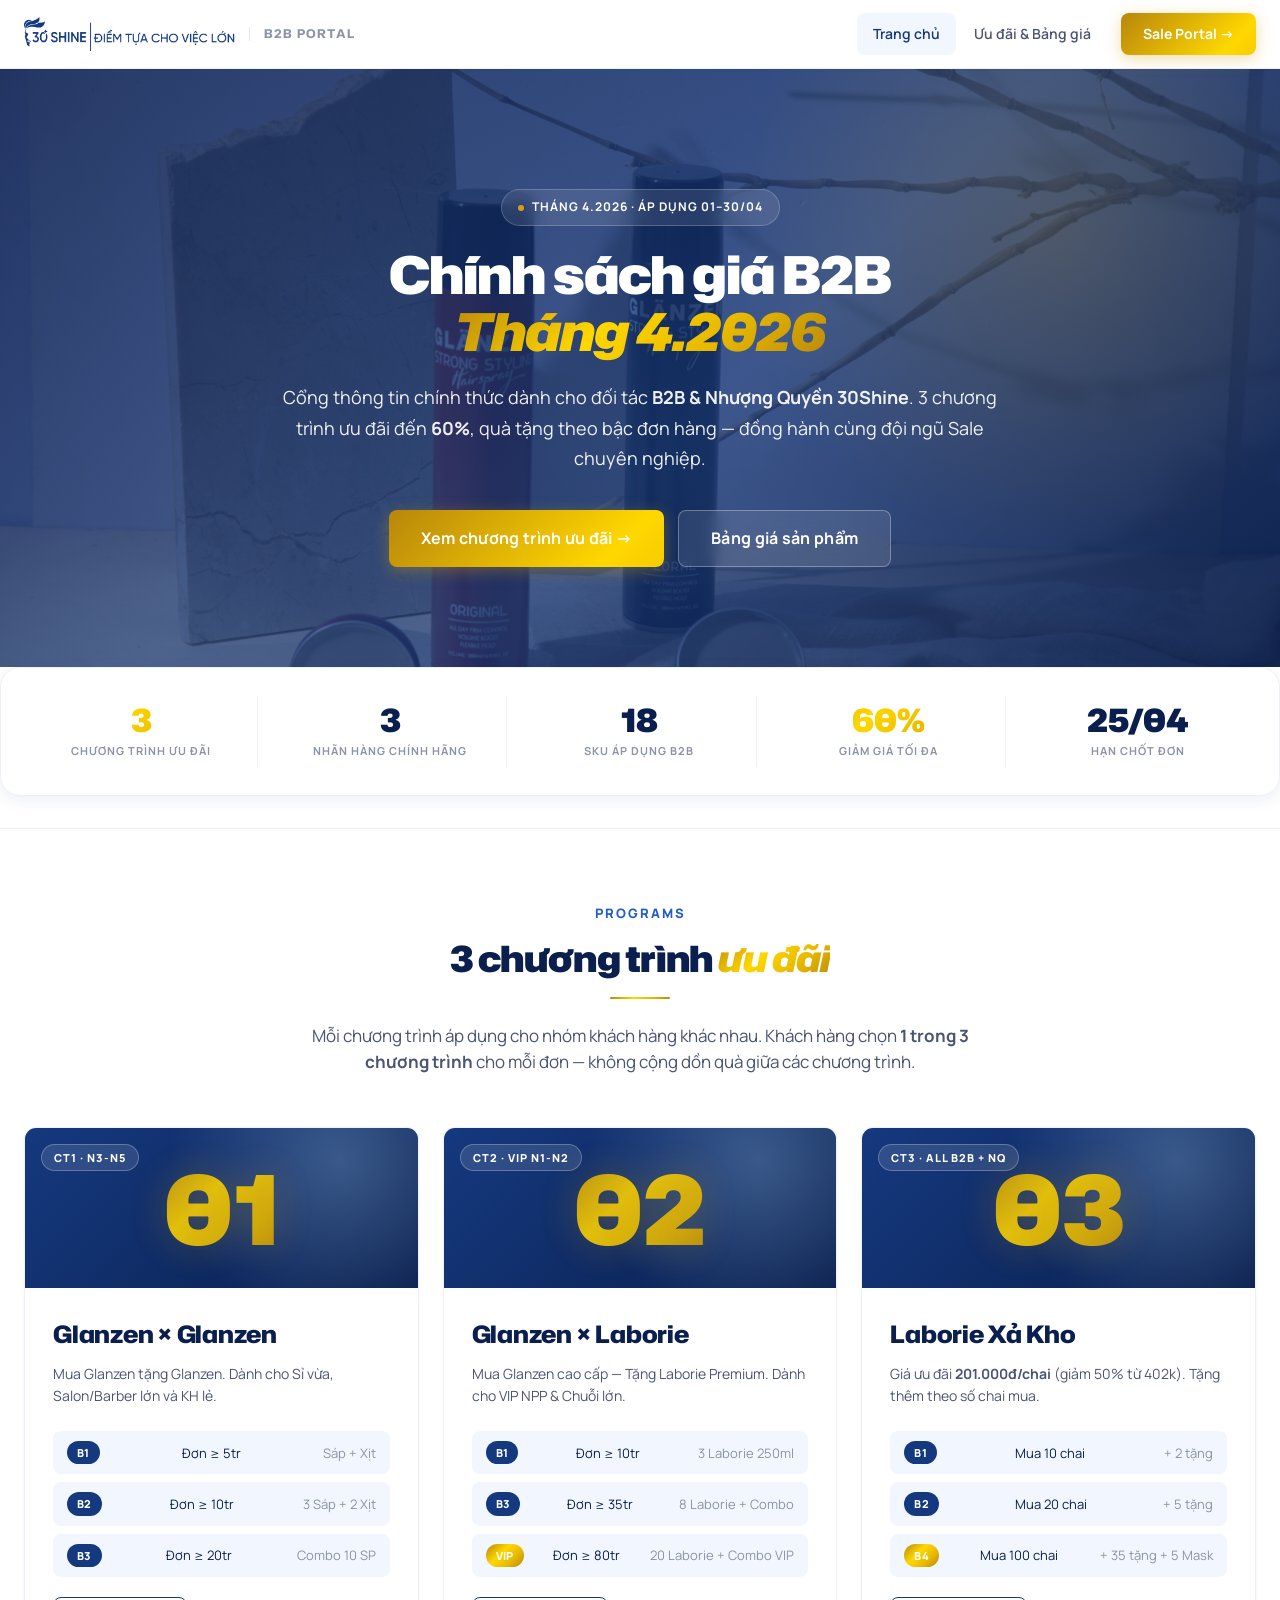
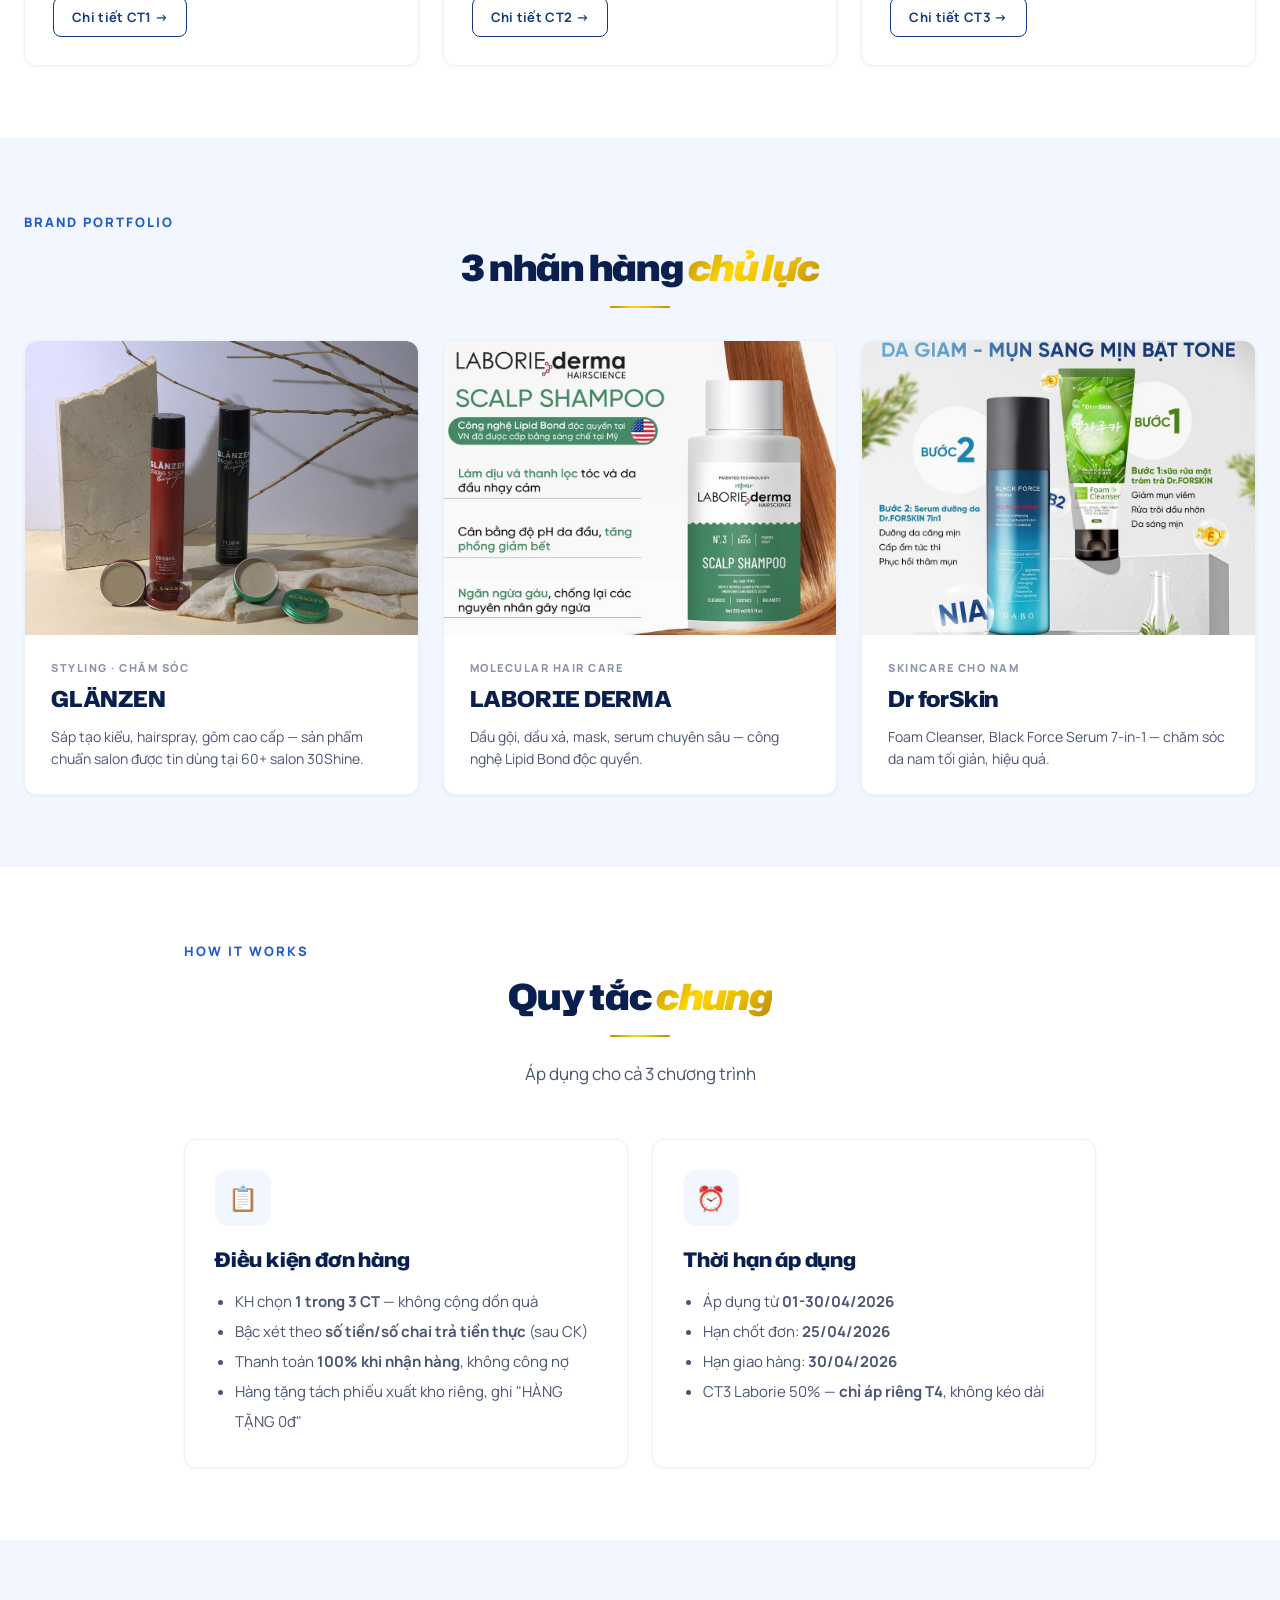
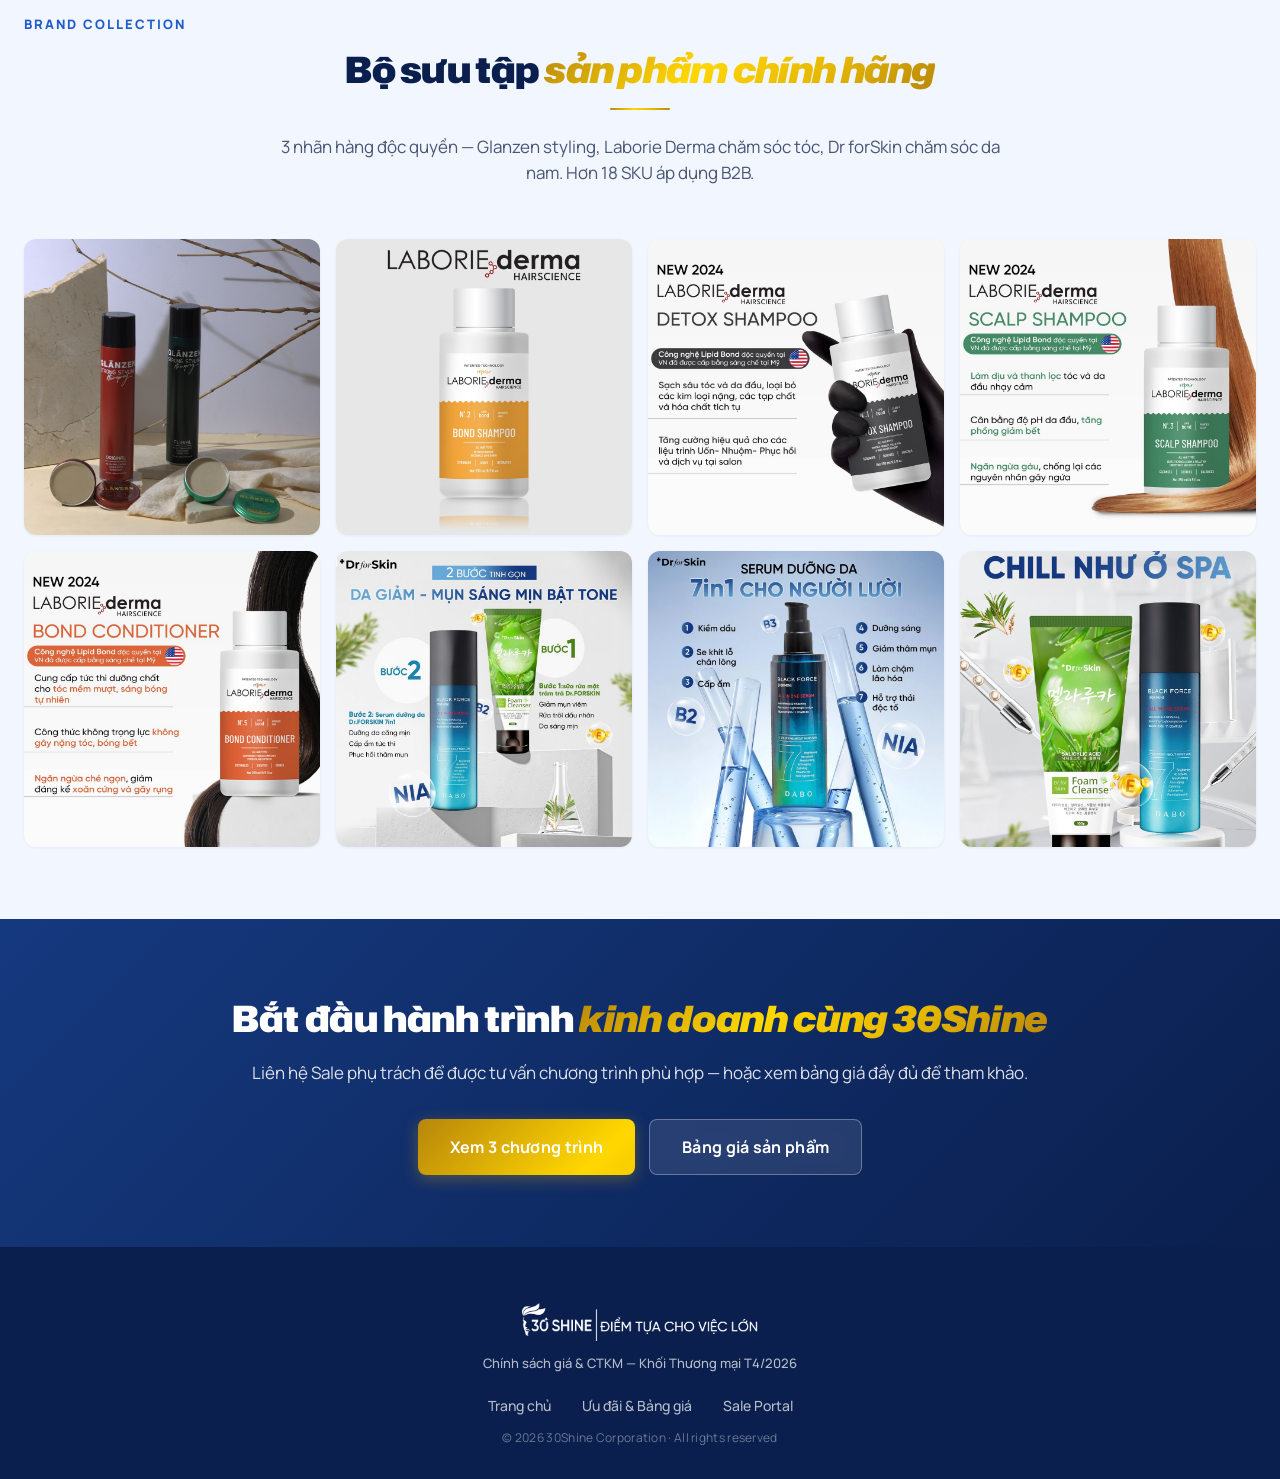
==== index.html @ 84a59cc7 "Hero redesign: Glanzen ảnh full-bleed background + dark navy overlay 88%, content centered single co" ====
<!DOCTYPE html>
<html lang="vi">
<head>
<meta charset="UTF-8">
<meta name="viewport" content="width=device-width, initial-scale=1.0">
<title>30SHINE B2B — Chính sách giá & Chương trình T4/2026</title>
<meta name="theme-color" content="#15397F">
<link rel="preconnect" href="https://fonts.googleapis.com">
<link rel="preconnect" href="https://fonts.gstatic.com" crossorigin>
<link href="https://fonts.googleapis.com/css2?family=Hubot+Sans:wght@400;700;800;900&family=Manrope:wght@400;500;600;700;800&family=Kalam:wght@400;700&display=swap" rel="stylesheet">
<link rel="stylesheet" href="assets/style.css">
</head>
<body>

<nav class="nav">
  <div class="nav-inner">
    <a href="index.html" class="brand-logo">
      <img src="assets/brand/mau_xanh.png" alt="30Shine" />
      <span class="brand-label">B2B Portal</span>
    </a>
    <div class="nav-links">
      <a href="index.html" class="active">Trang chủ</a>
      <a href="uu-dai.html">Ưu đãi & Bảng giá</a>
      <a href="login.html" class="nav-btn">Sale Portal →</a>
    </div>
  </div>
</nav>

<section class="hero">
  <div class="hero-inner">
    <span class="hero-tag"><span class="dot"></span>Tháng 4.2026 · Áp dụng 01–30/04</span>
    <h1>Chính sách giá B2B<br><span class="gold">Tháng 4.2026</span></h1>
    <p class="hero-sub">
      Cổng thông tin chính thức dành cho đối tác <b>B2B & Nhượng Quyền 30Shine</b>.
      3 chương trình ưu đãi đến <b>60%</b>, quà tặng theo bậc đơn hàng — đồng hành cùng đội ngũ Sale chuyên nghiệp.
    </p>
    <div class="hero-cta">
      <a href="uu-dai.html" class="btn btn-primary btn-lg">Xem chương trình ưu đãi →</a>
      <a href="uu-dai.html" class="btn btn-ghost btn-lg">Bảng giá sản phẩm</a>
    </div>
  </div>
</section>

<section class="hero-stats-strip">
  <div class="container">
    <div class="stats-row">
      <div class="stat-cell"><div class="stat-num gold">3</div><div class="stat-cap">Chương trình ưu đãi</div></div>
      <div class="stat-cell"><div class="stat-num">3</div><div class="stat-cap">Nhãn hàng chính hãng</div></div>
      <div class="stat-cell"><div class="stat-num">18</div><div class="stat-cap">SKU áp dụng B2B</div></div>
      <div class="stat-cell"><div class="stat-num gold">60%</div><div class="stat-cap">Giảm giá tối đa</div></div>
      <div class="stat-cell"><div class="stat-num">25/04</div><div class="stat-cap">Hạn chốt đơn</div></div>
    </div>
  </div>
</section>

<section class="section section-white">
  <div class="container">
    <div class="section-head-tag" style="text-align:center; width:100%;">PROGRAMS</div>
    <h2 class="section-title" id="programs">3 chương trình <span class="gold">ưu đãi</span></h2>
    <div class="divider-gold"></div>
    <p class="section-sub">Mỗi chương trình áp dụng cho nhóm khách hàng khác nhau. Khách hàng chọn <b>1 trong 3 chương trình</b> cho mỗi đơn — không cộng dồn quà giữa các chương trình.</p>

    <div class="grid grid-3">
      <div class="card card-ct">
        <div class="card-ct-visual">
          <span class="ct-visual-tag">CT1 · N3-N5</span>
          <div class="ct-visual-num">01</div>
        </div>
        <div class="card-ct-body">
          <h3>Glanzen × Glanzen</h3>
          <p>Mua Glanzen tặng Glanzen. Dành cho Sỉ vừa, Salon/Barber lớn và KH lẻ.</p>
          <div class="tiers">
            <div class="tier-row"><span class="tier-name">B1</span><span>Đơn ≥ 5tr</span><span class="text-muted">Sáp + Xịt</span></div>
            <div class="tier-row"><span class="tier-name">B2</span><span>Đơn ≥ 10tr</span><span class="text-muted">3 Sáp + 2 Xịt</span></div>
            <div class="tier-row"><span class="tier-name">B3</span><span>Đơn ≥ 20tr</span><span class="text-muted">Combo 10 SP</span></div>
          </div>
          <a href="chuong-trinh.html#ct1" class="btn btn-outline btn-sm">Chi tiết CT1 →</a>
        </div>
      </div>

      <div class="card card-ct">
        <div class="card-ct-visual">
          <span class="ct-visual-tag">CT2 · VIP N1-N2</span>
          <div class="ct-visual-num">02</div>
        </div>
        <div class="card-ct-body">
          <h3>Glanzen × Laborie</h3>
          <p>Mua Glanzen cao cấp — Tặng Laborie Premium. Dành cho VIP NPP & Chuỗi lớn.</p>
          <div class="tiers">
            <div class="tier-row"><span class="tier-name">B1</span><span>Đơn ≥ 10tr</span><span class="text-muted">3 Laborie 250ml</span></div>
            <div class="tier-row"><span class="tier-name">B3</span><span>Đơn ≥ 35tr</span><span class="text-muted">8 Laborie + Combo</span></div>
            <div class="tier-row"><span class="tier-name vip">VIP</span><span>Đơn ≥ 80tr</span><span class="text-muted">20 Laborie + Combo VIP</span></div>
          </div>
          <a href="chuong-trinh.html#ct2" class="btn btn-outline btn-sm">Chi tiết CT2 →</a>
        </div>
      </div>

      <div class="card card-ct">
        <div class="card-ct-visual">
          <span class="ct-visual-tag">CT3 · All B2B + NQ</span>
          <div class="ct-visual-num">03</div>
        </div>
        <div class="card-ct-body">
          <h3>Laborie Xả Kho</h3>
          <p>Giá ưu đãi <b>201.000đ/chai</b> (giảm 50% từ 402k). Tặng thêm theo số chai mua.</p>
          <div class="tiers">
            <div class="tier-row"><span class="tier-name">B1</span><span>Mua 10 chai</span><span class="text-muted">+ 2 tặng</span></div>
            <div class="tier-row"><span class="tier-name">B2</span><span>Mua 20 chai</span><span class="text-muted">+ 5 tặng</span></div>
            <div class="tier-row"><span class="tier-name vip">B4</span><span>Mua 100 chai</span><span class="text-muted">+ 35 tặng + 5 Mask</span></div>
          </div>
          <a href="chuong-trinh.html#ct3" class="btn btn-outline btn-sm">Chi tiết CT3 →</a>
        </div>
      </div>
    </div>
  </div>
</section>

<section class="section section-soft">
  <div class="container">
    <div class="section-head-tag" style="text-align:center;">BRAND PORTFOLIO</div>
    <h2 class="section-title">3 nhãn hàng <span class="gold">chủ lực</span></h2>
    <div class="divider-gold"></div>

    <div class="grid grid-3 mt-32">
      <div class="card" style="padding:0; overflow:hidden;">
        <img src="assets/brand/products/glanzen_styling_hero.jpg" alt="Glanzen Styling" style="width:100%; aspect-ratio:4/3; object-fit:cover; border-radius:var(--radius) var(--radius) 0 0;">
        <div style="padding:24px 26px;">
          <div style="color:var(--text-muted); font-size:11px; text-transform:uppercase; letter-spacing:1.5px; font-weight:800;">Styling · Chăm sóc</div>
          <h3 style="color:var(--primary-dark); margin:6px 0 10px; font-size:22px;">GLÄNZEN</h3>
          <p style="color:var(--text-soft); font-size:14px;">Sáp tạo kiểu, hairspray, gôm cao cấp — sản phẩm chuẩn salon được tin dùng tại 60+ salon 30Shine.</p>
        </div>
      </div>
      <div class="card" style="padding:0; overflow:hidden;">
        <img src="assets/brand/products/laborie_bond_orange.jpg" alt="Laborie Bond Shampoo" style="width:100%; aspect-ratio:4/3; object-fit:cover; border-radius:var(--radius) var(--radius) 0 0;">
        <div style="padding:24px 26px;">
          <div style="color:var(--text-muted); font-size:11px; text-transform:uppercase; letter-spacing:1.5px; font-weight:800;">Molecular Hair Care</div>
          <h3 style="color:var(--primary-dark); margin:6px 0 10px; font-size:22px;">LABORIE DERMA</h3>
          <p style="color:var(--text-soft); font-size:14px;">Dầu gội, dầu xả, mask, serum chuyên sâu — công nghệ Lipid Bond độc quyền.</p>
        </div>
      </div>
      <div class="card" style="padding:0; overflow:hidden;">
        <img src="assets/brand/products/drfs_dabo_combo.jpg" alt="Dr.FS Skincare" style="width:100%; aspect-ratio:4/3; object-fit:cover; border-radius:var(--radius) var(--radius) 0 0;">
        <div style="padding:24px 26px;">
          <div style="color:var(--text-muted); font-size:11px; text-transform:uppercase; letter-spacing:1.5px; font-weight:800;">Skincare cho Nam</div>
          <h3 style="color:var(--primary-dark); margin:6px 0 10px; font-size:22px;">Dr forSkin</h3>
          <p style="color:var(--text-soft); font-size:14px;">Foam Cleanser, Black Force Serum 7-in-1 — chăm sóc da nam tối giản, hiệu quả.</p>
        </div>
      </div>
    </div>
  </div>
</section>

<section class="section section-white">
  <div class="container-narrow">
    <div class="section-head-tag" style="text-align:center;">HOW IT WORKS</div>
    <h2 class="section-title">Quy tắc <span class="gold">chung</span></h2>
    <div class="divider-gold"></div>
    <p class="section-sub">Áp dụng cho cả 3 chương trình</p>

    <div class="grid grid-2">
      <div class="card">
        <div class="feat-icon">📋</div>
        <h3 style="color:var(--primary-dark); margin-bottom:12px; font-size:20px;">Điều kiện đơn hàng</h3>
        <ul style="padding-left:20px; color:var(--text-soft); line-height:2;">
          <li>KH chọn <b>1 trong 3 CT</b> — không cộng dồn quà</li>
          <li>Bậc xét theo <b>số tiền/số chai trả tiền thực</b> (sau CK)</li>
          <li>Thanh toán <b>100% khi nhận hàng</b>, không công nợ</li>
          <li>Hàng tặng tách phiếu xuất kho riêng, ghi "HÀNG TẶNG 0đ"</li>
        </ul>
      </div>
      <div class="card">
        <div class="feat-icon">⏰</div>
        <h3 style="color:var(--primary-dark); margin-bottom:12px; font-size:20px;">Thời hạn áp dụng</h3>
        <ul style="padding-left:20px; color:var(--text-soft); line-height:2;">
          <li>Áp dụng từ <b>01-30/04/2026</b></li>
          <li>Hạn chốt đơn: <b>25/04/2026</b></li>
          <li>Hạn giao hàng: <b>30/04/2026</b></li>
          <li>CT3 Laborie 50% — <b>chỉ áp riêng T4</b>, không kéo dài</li>
        </ul>
      </div>
    </div>
  </div>
</section>

<section class="section section-soft">
  <div class="container">
    <div class="section-head-tag" style="text-align:center;">BRAND COLLECTION</div>
    <h2 class="section-title">Bộ sưu tập <span class="gold">sản phẩm chính hãng</span></h2>
    <div class="divider-gold"></div>
    <p class="section-sub">3 nhãn hàng độc quyền — Glanzen styling, Laborie Derma chăm sóc tóc, Dr forSkin chăm sóc da nam. Hơn 18 SKU áp dụng B2B.</p>
    <div class="posm-grid">
      <img src="assets/brand/products/glanzen_styling_hero.jpg" alt="Glanzen Strong Styling">
      <img src="assets/brand/products/laborie_bond_shampoo.jpg" alt="Laborie Bond Shampoo">
      <img src="assets/brand/products/laborie_detox_shampoo.jpg" alt="Laborie Detox Shampoo">
      <img src="assets/brand/products/laborie_scalp_shampoo.jpg" alt="Laborie Scalp Shampoo">
      <img src="assets/brand/products/laborie_bond_conditioner.jpg" alt="Laborie Bond Conditioner">
      <img src="assets/brand/products/drfs_dabo_combo.jpg" alt="Dr.FS Foam + Black Force">
      <img src="assets/brand/products/drfs_serum_7in1.jpg" alt="Dr.FS Serum 7-in-1">
      <img src="assets/brand/products/drfs_chill_spa.jpg" alt="Dr.FS Skincare Spa">
    </div>
  </div>
</section>

<section class="section" style="background: linear-gradient(135deg, var(--primary) 0%, var(--primary-dark) 100%); color:#fff;">
  <div class="container-narrow" style="text-align:center;">
    <h2 style="font-family:var(--font-head); font-size:36px; color:#fff; margin-bottom:14px; font-weight:900;">
      Bắt đầu hành trình <span style="background:var(--gold);-webkit-background-clip:text;background-clip:text;color:transparent;font-style:italic;">kinh doanh cùng 30Shine</span>
    </h2>
    <p style="color:rgba(255,255,255,0.85); font-size:17px; margin-bottom:32px;">
      Liên hệ Sale phụ trách để được tư vấn chương trình phù hợp — hoặc xem bảng giá đầy đủ để tham khảo.
    </p>
    <div style="display:flex; gap:14px; justify-content:center; flex-wrap:wrap;">
      <a href="uu-dai.html" class="btn btn-primary btn-lg">Xem 3 chương trình</a>
      <a href="uu-dai.html" class="btn btn-ghost btn-lg">Bảng giá sản phẩm</a>
    </div>
  </div>
</section>

<footer class="footer">
  <div class="footer-brand"><a href="index.html" class="brand-logo-footer">
      <img src="assets/brand/mau_trang.png" alt="30Shine" />
    </a></div>
  <div style="font-size:13px; font-weight:500;">Chính sách giá & CTKM — Khối Thương mại T4/2026</div>
  <div class="footer-links">
    <a href="index.html">Trang chủ</a>
    <a href="uu-dai.html">Ưu đãi & Bảng giá</a>
    <a href="login.html">Sale Portal</a>
  </div>
  <div class="footer-copy">© 2026 30Shine Corporation · All rights reserved</div>
</footer>

</body>
</html>
---- assets/style.css ----
/* ============================================
   30SHINE B2B — OFFICIAL BRAND STYLE
   Primary: #15397F  Sub: #A0C9EC  Accent: #225CCC
   Gold / Silver / Rose Gold decoratives
   Fonts: Hubot Sans (heads), Manrope (body, Gilroy-like)
============================================ */
:root {
  /* Branding */
  --primary: #15397F;           /* Royal Navy */
  --primary-dark: #0A1F4D;
  --primary-light: #225CCC;     /* Accent blue */
  --sub-branding: #A0C9EC;
  --bg: #FFFFFF;
  --bg-soft: #F1F6FF;
  --bg-card: #FFFFFF;

  /* Text */
  --text: #0A1F4D;
  --text-soft: #4A5573;
  --text-muted: #8B93A7;

  /* Decoratives — Gold/Silver/Rose Gold gradients */
  --gold: linear-gradient(135deg, #B8860B 0%, #FFD700 40%, #E6B800 70%, #B8860B 100%);
  --gold-solid: #D4A017;
  --silver: linear-gradient(135deg, #9A9A9A 0%, #E8E8E8 40%, #BFBFBF 70%, #8A8A8A 100%);
  --rose-gold: linear-gradient(135deg, #B76E79 0%, #F4C2C2 40%, #E8B4B8 70%, #B76E79 100%);

  /* State */
  --success: #1A8754;
  --warn: #D97706;
  --danger: #DC2626;

  /* Border / Radius */
  --border: #E4E7EE;
  --border-light: #EEF1F7;
  --radius: 12px;
  --radius-sm: 8px;
  --radius-lg: 20px;
  --shadow-sm: 0 1px 3px rgba(21,57,127,0.06);
  --shadow: 0 4px 16px rgba(21,57,127,0.08);
  --shadow-lg: 0 12px 32px rgba(21,57,127,0.14);
  --shadow-gold: 0 4px 16px rgba(212,160,23,0.35);

  /* Fonts */
  --font-head: 'Hubot Sans', 'Manrope', -apple-system, BlinkMacSystemFont, sans-serif;
  --font: 'Manrope', 'Hubot Sans', -apple-system, BlinkMacSystemFont, 'Segoe UI', Roboto, sans-serif;
  --font-script: 'Kalam', 'Caveat', cursive;
}

* { box-sizing: border-box; margin: 0; padding: 0; }

html { scroll-behavior: smooth; -webkit-text-size-adjust: 100%; }
body {
  font-family: var(--font);
  font-size: 15px;
  line-height: 1.55;
  color: var(--text);
  background: var(--bg-soft);
  -webkit-font-smoothing: antialiased;
  overflow-x: hidden;
}
img { max-width: 100%; height: auto; display: block; }

h1, h2, h3, h4, h5 {
  font-family: var(--font-head);
  font-weight: 800;
  letter-spacing: -0.01em;
}

a { color: var(--primary-light); text-decoration: none; }
a:hover { color: var(--primary); }

/* ===== Layout ===== */
.container { max-width: 1280px; margin: 0 auto; padding: 0 24px; }
.container-narrow { max-width: 960px; margin: 0 auto; padding: 0 24px; }

/* ===== Logo ===== */
.brand-logo {
  display: inline-flex; align-items: center; gap: 14px;
  text-decoration: none;
}
.brand-logo img {
  height: 34px; width: auto;
  display: block;
}
.brand-label {
  font-family: var(--font-head);
  font-weight: 700;
  color: var(--text-muted);
  font-size: 12px;
  letter-spacing: 1.2px;
  text-transform: uppercase;
  padding-left: 14px;
  border-left: 1.5px solid var(--border);
  line-height: 1.1;
}
.brand-logo-footer {
  display: inline-block;
}
.brand-logo-footer img {
  height: 38px; width: auto;
  display: block;
  margin: 0 auto;
}
/* Legacy — backward compat */
.logo-flame { display: inline-flex; align-items: center; gap: 10px; }
.logo-flame svg { width: 32px; height: 32px; }
.logo-text { font-family: var(--font-head); font-weight: 900; font-size: 20px; }
.logo-text .num, .logo-text .shine { color: var(--primary); }
.logo-flame.on-dark .logo-text .num, .logo-flame.on-dark .logo-text .shine { color: #fff; }

/* ===== Navbar ===== */
.nav {
  background: #fff;
  border-bottom: 1px solid var(--border-light);
  position: sticky; top: 0; z-index: 100;
  box-shadow: var(--shadow-sm);
}
.nav-inner {
  display: flex; align-items: center; justify-content: space-between;
  height: 68px;
  padding: 0 24px;
  max-width: 1280px;
  margin: 0 auto;
}
.nav-links { display: flex; gap: 2px; align-items: center; }
.nav-links a {
  color: var(--text-soft);
  padding: 10px 16px;
  border-radius: var(--radius-sm);
  font-size: 14px;
  font-weight: 600;
  transition: all 0.15s;
}
.nav-links a:hover { color: var(--primary); background: var(--bg-soft); }
.nav-links a.active { color: var(--primary); background: var(--bg-soft); }
.nav-btn {
  background: var(--gold) !important;
  background-size: 200% 200% !important;
  color: #fff !important;
  padding: 10px 22px !important;
  font-weight: 700 !important;
  border-radius: var(--radius-sm);
  margin-left: 12px;
  box-shadow: var(--shadow-gold);
  transition: all 0.3s !important;
}
.nav-btn:hover { background-position: 100% 100% !important; transform: translateY(-1px); }

/* ===== Hero — full bleed Glanzen background ===== */
.hero {
  background-color: var(--primary-dark);
  background-image:
    linear-gradient(135deg, rgba(10,31,77,0.88) 0%, rgba(21,57,127,0.72) 55%, rgba(10,31,77,0.92) 100%),
    url('brand/products/glanzen_styling_hero.jpg');
  background-size: cover;
  background-position: center 40%;
  background-repeat: no-repeat;
  color: #fff;
  padding: 120px 24px 132px;
  position: relative;
  overflow: hidden;
}
.hero::before {
  content: '';
  position: absolute; top: -30%; right: -10%;
  width: 700px; height: 700px;
  background: radial-gradient(circle, rgba(212,160,23,0.18) 0%, transparent 65%);
  pointer-events: none;
}
.hero::after {
  content: '';
  position: absolute; bottom: -50%; left: -10%;
  width: 500px; height: 500px;
  background: radial-gradient(circle, rgba(160,201,236,0.15) 0%, transparent 70%);
  pointer-events: none;
}
.hero-inner {
  max-width: 980px; margin: 0 auto; position: relative; z-index: 1;
  text-align: center;
}
@media (max-width: 900px) {
  .hero { padding: 72px 20px 96px; background-position: center; }
}
.hero-tag {
  display: inline-block;
  background: rgba(255,255,255,0.1);
  backdrop-filter: blur(8px);
  color: #fff;
  padding: 8px 16px;
  border-radius: 100px;
  font-size: 12px;
  font-weight: 700;
  letter-spacing: 1px;
  text-transform: uppercase;
  margin-bottom: 20px;
  border: 1px solid rgba(255,255,255,0.2);
}
.hero-tag .dot { display: inline-block; width: 6px; height: 6px; background: var(--gold-solid); border-radius: 50%; margin-right: 8px; animation: pulse 2s ease-in-out infinite; }
@keyframes pulse { 0%,100% { opacity:1; } 50% { opacity:0.4; } }

.hero h1 {
  font-family: var(--font-head);
  font-size: 52px;
  font-weight: 900;
  line-height: 1.1;
  margin-bottom: 22px;
  letter-spacing: -0.02em;
}
.hero h1 .gold {
  background: var(--gold);
  -webkit-background-clip: text;
  background-clip: text;
  color: transparent;
  font-style: italic;
}
@media (max-width: 900px) { .hero h1 { font-size: 36px; } }

.hero-sub {
  font-size: 18px;
  color: rgba(255,255,255,0.92);
  max-width: 720px;
  margin: 0 auto 36px;
  line-height: 1.7;
}
.hero-cta { display: flex; gap: 14px; flex-wrap: wrap; justify-content: center; }
.hero h1 { max-width: 880px; margin-left: auto; margin-right: auto; }

.hero-visual {
  position: relative;
}
/* Single hero showcase — 1 ảnh lớn, có overlay tag brand */
.hero-showcase {
  position: relative;
  border-radius: var(--radius-lg);
  overflow: hidden;
  box-shadow: 0 24px 60px rgba(0,0,0,0.4);
  border: 1px solid rgba(255,255,255,0.18);
  aspect-ratio: 4/3;
  background: linear-gradient(135deg, #fff 0%, #f5f6fa 100%);
}
.hero-showcase img {
  width: 100%; height: 100%;
  object-fit: cover;
  display: block;
}
.hero-showcase-tag {
  position: absolute; left: 24px; bottom: 24px;
  background: rgba(10,31,77,0.85);
  backdrop-filter: blur(12px);
  color: #fff;
  padding: 14px 20px;
  border-radius: 12px;
  border: 1px solid rgba(255,255,255,0.15);
}
.hero-showcase-tag .brand-name {
  font-family: var(--font-head);
  font-weight: 900; font-size: 18px;
  letter-spacing: 1px;
  background: var(--gold);
  -webkit-background-clip: text; background-clip: text;
  color: transparent;
  line-height: 1;
}
.hero-showcase-tag .brand-line {
  font-size: 12px; color: rgba(255,255,255,0.85);
  margin-top: 4px; letter-spacing: 0.5px;
}
@media (max-width: 900px) {
  .hero-showcase { aspect-ratio: 16/10; }
}

/* Stats strip — chuyển từ stat card trong hero ra strip riêng giữa hero và content */
.hero-stats-strip {
  background: #fff;
  border-bottom: 1px solid var(--border-light);
  padding: 0;
  margin-top: -32px;
  position: relative; z-index: 5;
}
.hero-stats-strip .container {
  background: #fff;
  border-radius: var(--radius-lg);
  box-shadow: var(--shadow);
  padding: 28px 24px;
  border: 1px solid var(--border-light);
  margin-bottom: 32px;
}
.stats-row {
  display: grid; grid-template-columns: repeat(5, 1fr);
  gap: 16px;
  align-items: center;
}
.stat-cell {
  text-align: center;
  padding: 8px 6px;
  border-right: 1px solid var(--border-light);
}
.stat-cell:last-child { border-right: none; }
.stat-cell .stat-num {
  font-family: var(--font-head);
  font-weight: 900; font-size: 32px;
  color: var(--primary-dark);
  line-height: 1;
}
.stat-cell .stat-num.gold {
  background: var(--gold);
  -webkit-background-clip: text; background-clip: text;
  color: transparent;
}
.stat-cell .stat-cap {
  font-size: 11px; color: var(--text-muted);
  text-transform: uppercase; letter-spacing: 1px;
  font-weight: 700; margin-top: 6px;
}
@media (max-width: 768px) {
  .stats-row { grid-template-columns: repeat(2, 1fr); gap: 0; }
  .stat-cell { border-right: none; border-bottom: 1px solid var(--border-light); padding: 14px 8px; }
  .stat-cell:nth-child(odd) { border-right: 1px solid var(--border-light); }
  .stat-cell:nth-last-child(-n+2) { border-bottom: none; }
  .stat-cell:last-child { grid-column: 1 / -1; border-right: none; }
  .stat-cell .stat-num { font-size: 26px; }
}

.hero-visual-media {
  display: grid;
  grid-template-columns: 1fr 1fr;
  gap: 12px;
}
.hero-visual-media .visual-tile {
  background: rgba(255,255,255,0.06);
  backdrop-filter: blur(8px);
  border: 1px solid rgba(255,255,255,0.15);
  border-radius: var(--radius);
  padding: 16px;
  display: flex; align-items: center; justify-content: center;
  aspect-ratio: 4/5;
  overflow: hidden;
  transition: transform 0.3s;
}
.hero-visual-media .visual-tile img {
  width: 100%; height: 100%;
  object-fit: contain;
  border-radius: 8px;
  background: #fff;
}
.hero-visual-media .visual-tile:hover { transform: scale(1.02); }
.hero-visual-media .visual-tile:nth-child(2) { transform: translateY(20px); }
.hero-visual-media .visual-tile:nth-child(2):hover { transform: translateY(20px) scale(1.02); }

.hero-visual-card {
  background: rgba(255,255,255,0.08);
  backdrop-filter: blur(12px);
  border: 1px solid rgba(255,255,255,0.18);
  border-radius: var(--radius-lg);
  padding: 24px;
  overflow: hidden;
}

.posm-grid {
  display: grid;
  grid-template-columns: repeat(4, 1fr);
  gap: 16px;
}
@media (max-width: 900px) {
  .posm-grid { grid-template-columns: repeat(2, 1fr); }
}
.posm-grid img {
  width: 100%;
  aspect-ratio: 1;
  object-fit: cover;
  border-radius: var(--radius);
  box-shadow: var(--shadow-sm);
  transition: all 0.3s;
  cursor: pointer;
}
.posm-grid img:hover {
  transform: translateY(-4px);
  box-shadow: var(--shadow-lg);
}
.hero-visual-card h3 {
  font-size: 14px;
  text-transform: uppercase;
  letter-spacing: 1.5px;
  color: var(--sub-branding);
  margin-bottom: 18px;
  font-weight: 800;
}
.stat-row {
  display: flex; justify-content: space-between; align-items: baseline;
  padding: 14px 0;
  border-bottom: 1px solid rgba(255,255,255,0.1);
}
.stat-row:last-child { border-bottom: none; }
.stat-label { color: rgba(255,255,255,0.7); font-size: 13px; }
.stat-value {
  font-family: var(--font-head);
  font-weight: 800;
  font-size: 24px;
  color: #fff;
}
.stat-value.gold {
  background: var(--gold);
  -webkit-background-clip: text;
  background-clip: text;
  color: transparent;
}

/* ===== Buttons ===== */
.btn {
  display: inline-flex; align-items: center; gap: 8px;
  padding: 13px 26px;
  border-radius: var(--radius-sm);
  font-weight: 700;
  font-size: 15px;
  border: none;
  cursor: pointer;
  transition: all 0.2s;
  text-decoration: none;
  font-family: var(--font);
  letter-spacing: 0.3px;
}
.btn-primary {
  background: var(--gold);
  background-size: 200% 200%;
  color: #fff;
  box-shadow: var(--shadow-gold);
}
.btn-primary:hover { background-position: 100% 100%; color: #fff; transform: translateY(-1px); box-shadow: 0 8px 24px rgba(212,160,23,0.5); }

.btn-ghost {
  background: rgba(255,255,255,0.1);
  color: #fff;
  border: 1.5px solid rgba(255,255,255,0.3);
  backdrop-filter: blur(8px);
}
.btn-ghost:hover { background: rgba(255,255,255,0.2); color: #fff; }

.btn-outline { background: transparent; color: var(--primary); border: 1.5px solid var(--primary); }
.btn-outline:hover { background: var(--primary); color: #fff; }
.btn-sm { padding: 9px 18px; font-size: 13px; }
.btn-lg { padding: 15px 32px; font-size: 16px; }
.btn-danger { background: var(--danger); color: #fff; }
.btn-success { background: var(--success); color: #fff; }

/* ===== Section ===== */
.section { padding: 72px 0; }
.section-white { background: var(--bg); }
.section-soft { background: var(--bg-soft); }
.section-head-tag {
  display: inline-block;
  color: var(--primary-light);
  font-size: 13px;
  font-weight: 800;
  letter-spacing: 2px;
  text-transform: uppercase;
  margin-bottom: 8px;
}
.section-title {
  font-size: 36px;
  font-weight: 900;
  color: var(--primary-dark);
  margin-bottom: 10px;
  text-align: center;
  letter-spacing: -0.02em;
}
.section-title .gold {
  background: var(--gold);
  -webkit-background-clip: text;
  background-clip: text;
  color: transparent;
  font-style: italic;
}
.section-sub {
  color: var(--text-soft);
  font-size: 17px;
  text-align: center;
  margin-bottom: 52px;
  max-width: 720px;
  margin-left: auto;
  margin-right: auto;
}

/* ===== Cards ===== */
.grid { display: grid; gap: 24px; }
.grid-3 { grid-template-columns: repeat(3, 1fr); }
.grid-2 { grid-template-columns: repeat(2, 1fr); }
.grid-4 { grid-template-columns: repeat(4, 1fr); }
@media (max-width: 900px) {
  .grid-3, .grid-2, .grid-4 { grid-template-columns: 1fr; }
}

.card {
  background: var(--bg-card);
  border-radius: var(--radius);
  padding: 30px;
  box-shadow: var(--shadow-sm);
  border: 1px solid var(--border-light);
  transition: all 0.25s;
}
.card:hover { box-shadow: var(--shadow); transform: translateY(-3px); border-color: var(--sub-branding); }

.card-ct {
  position: relative;
  overflow: hidden;
  padding: 0;
}
.card-ct-visual {
  height: 160px;
  background: linear-gradient(135deg, var(--primary) 0%, var(--primary-dark) 100%);
  position: relative;
  overflow: hidden;
  display: flex; align-items: center; justify-content: center;
  color: #fff;
}
.card-ct-visual::before {
  content: '';
  position: absolute; inset: 0;
  background: radial-gradient(circle at 80% 20%, rgba(160,201,236,0.3) 0%, transparent 50%);
}
.card-ct-visual .ct-visual-num {
  font-family: var(--font-head);
  font-size: 96px;
  font-weight: 900;
  background: var(--gold);
  -webkit-background-clip: text;
  background-clip: text;
  color: transparent;
  position: relative;
  text-shadow: 0 0 40px rgba(212,160,23,0.3);
  opacity: 0.9;
}
.card-ct-visual .ct-visual-tag {
  position: absolute;
  top: 16px; left: 16px;
  background: rgba(255,255,255,0.12);
  backdrop-filter: blur(8px);
  color: #fff;
  padding: 4px 12px;
  border-radius: 100px;
  font-size: 11px;
  font-weight: 800;
  letter-spacing: 1px;
  text-transform: uppercase;
  border: 1px solid rgba(255,255,255,0.25);
}
.card-ct-body { padding: 28px; }
.card-ct h3 {
  font-size: 24px;
  font-weight: 800;
  margin: 0 0 10px;
  color: var(--primary-dark);
}
.card-ct p { color: var(--text-soft); margin-bottom: 20px; min-height: 48px; font-size: 14px; }
.tiers { display: flex; flex-direction: column; gap: 8px; margin-bottom: 20px; }
.tier-row {
  display: flex; justify-content: space-between; align-items: center;
  padding: 10px 14px;
  background: var(--bg-soft);
  border-radius: var(--radius-sm);
  font-size: 13px;
}
.tier-row .tier-name {
  background: var(--primary);
  color: #fff;
  padding: 3px 10px;
  border-radius: 100px;
  font-size: 11px;
  font-weight: 800;
  letter-spacing: 0.3px;
}
.tier-row .tier-name.vip { background: var(--gold); color: #fff; }

/* ===== Table ===== */
.table-wrap {
  background: #fff;
  border-radius: var(--radius);
  box-shadow: var(--shadow-sm);
  border: 1px solid var(--border-light);
  overflow: hidden;
}
table { width: 100%; border-collapse: collapse; font-size: 14px; }
th {
  background: var(--primary);
  color: #fff;
  padding: 14px 16px;
  text-align: left;
  font-weight: 700;
  font-size: 12px;
  letter-spacing: 0.5px;
  text-transform: uppercase;
}
th.num, td.num { text-align: right; }
th.center, td.center { text-align: center; }
td {
  padding: 14px 16px;
  border-bottom: 1px solid var(--border-light);
  color: var(--text);
}
tbody tr:hover { background: var(--bg-soft); }
tbody tr:last-child td { border-bottom: none; }
.tag {
  display: inline-block;
  padding: 4px 10px;
  border-radius: 100px;
  font-size: 11px;
  font-weight: 700;
  letter-spacing: 0.3px;
}
.tag-glanzen { background: #DBEAFE; color: #15397F; }
.tag-laborie { background: #FEF3C7; color: #92400E; }
.tag-drfs    { background: #D1FAE5; color: #065F46; }

/* ===== Filters ===== */
.filters {
  display: flex; gap: 10px; margin-bottom: 24px; flex-wrap: wrap; align-items: center;
}
.filter-chip {
  padding: 9px 18px;
  border-radius: 100px;
  background: #fff;
  border: 1.5px solid var(--border);
  cursor: pointer;
  font-size: 13px;
  font-weight: 600;
  transition: all 0.15s;
  color: var(--text-soft);
  font-family: var(--font);
}
.filter-chip:hover { border-color: var(--primary); color: var(--primary); }
.filter-chip.active {
  background: var(--primary);
  color: #fff;
  border-color: var(--primary);
}
.search-input {
  padding: 10px 16px;
  border: 1.5px solid var(--border);
  border-radius: var(--radius-sm);
  font-size: 14px;
  font-family: var(--font);
  min-width: 240px;
  transition: all 0.15s;
}
.search-input:focus { outline: none; border-color: var(--primary); box-shadow: 0 0 0 3px rgba(21,57,127,0.1); }

/* ===== Feature icons ===== */
.feat-icon {
  width: 56px; height: 56px;
  border-radius: 14px;
  background: var(--bg-soft);
  display: flex; align-items: center; justify-content: center;
  margin-bottom: 18px;
  font-size: 24px;
  color: var(--primary);
}
.feat-icon.gold { background: var(--gold); color: #fff; box-shadow: var(--shadow-gold); }

/* ===== Footer ===== */
.footer {
  background: var(--primary-dark);
  color: rgba(255,255,255,0.7);
  padding: 56px 24px 32px;
  text-align: center;
}
.footer-brand { color: #fff; margin-bottom: 12px; display: flex; justify-content: center; }
.footer-links { margin: 20px 0 12px; }
.footer-links a { color: rgba(255,255,255,0.7); margin: 0 14px; font-size: 14px; font-weight: 500; }
.footer-links a:hover { color: var(--gold-solid); }
.footer-copy { font-size: 12px; color: rgba(255,255,255,0.4); letter-spacing: 0.3px; }

/* ===== Form ===== */
.form-grid { display: grid; gap: 18px; }
.form-grid-2 { grid-template-columns: 1fr 1fr; }
@media (max-width: 700px) { .form-grid-2 { grid-template-columns: 1fr; } }
.form-label {
  display: block;
  font-size: 13px;
  font-weight: 700;
  color: var(--text);
  margin-bottom: 6px;
  letter-spacing: 0.2px;
}
.form-input, .form-select {
  width: 100%;
  padding: 11px 14px;
  border: 1.5px solid var(--border);
  border-radius: var(--radius-sm);
  font-size: 14px;
  font-family: var(--font);
  background: #fff;
  transition: all 0.15s;
}
.form-input:focus, .form-select:focus { outline: none; border-color: var(--primary); box-shadow: 0 0 0 3px rgba(21,57,127,0.1); }
.form-help { font-size: 12px; color: var(--text-muted); margin-top: 4px; }

/* ===== PnL panel ===== */
.pnl-panel {
  position: sticky; top: 92px;
  background: #fff;
  border-radius: var(--radius);
  box-shadow: var(--shadow);
  border: 1px solid var(--border-light);
  overflow: hidden;
}
.pnl-header {
  background: linear-gradient(135deg, var(--primary) 0%, var(--primary-dark) 100%);
  color: #fff;
  padding: 20px 22px;
  position: relative;
  overflow: hidden;
}
.pnl-header::before {
  content: '';
  position: absolute; top: 0; right: 0; bottom: 0;
  width: 80px;
  background: radial-gradient(circle at right, rgba(212,160,23,0.2) 0%, transparent 70%);
}
.pnl-header h3 { font-family: var(--font-head); font-size: 15px; font-weight: 800; letter-spacing: 0.3px; position: relative; }
.pnl-header .tier-badge {
  display: inline-block;
  background: var(--gold);
  color: #fff;
  padding: 5px 14px;
  border-radius: 100px;
  font-size: 11px;
  font-weight: 800;
  margin-top: 8px;
  letter-spacing: 0.3px;
  box-shadow: var(--shadow-gold);
  position: relative;
}
.pnl-body { padding: 20px; }
.pnl-row {
  display: flex; justify-content: space-between; align-items: baseline;
  padding: 9px 0;
  font-size: 14px;
  border-bottom: 1px dashed var(--border);
}
.pnl-row:last-child { border-bottom: none; }
.pnl-row .lbl { color: var(--text-soft); }
.pnl-row .val { font-weight: 700; font-variant-numeric: tabular-nums; color: var(--text); }
.pnl-row.neg .val { color: var(--danger); }
.pnl-row.pos .val { color: var(--success); }
.pnl-row.total {
  background: var(--bg-soft);
  margin: 10px -20px -20px;
  padding: 16px 20px;
  border-top: 2px solid var(--primary);
  border-bottom: none;
}
.pnl-row.total .lbl { font-weight: 800; color: var(--primary-dark); font-size: 15px; }
.pnl-row.total .val { font-size: 18px; color: var(--success); font-weight: 900; font-family: var(--font-head); }
.pnl-status {
  text-align: center;
  padding: 14px;
  font-weight: 800;
  font-size: 14px;
  letter-spacing: 0.3px;
}
.pnl-status.pass { background: #D1FAE5; color: #065F46; }
.pnl-status.warn { background: #FEF3C7; color: #92400E; }
.pnl-status.fail { background: #FEE2E2; color: #991B1B; }

/* ===== Line items table ===== */
.line-table { width: 100%; font-size: 13px; }
.line-table input {
  width: 80px;
  padding: 7px 10px;
  border: 1.5px solid var(--border);
  border-radius: 6px;
  text-align: right;
  font-family: var(--font);
  font-size: 13px;
  font-weight: 600;
  transition: all 0.15s;
}
.line-table input:focus { outline: none; border-color: var(--primary); box-shadow: 0 0 0 2px rgba(21,57,127,0.1); }
.line-table th { padding: 10px 12px; font-size: 11px; }
.line-table td { padding: 9px 12px; vertical-align: middle; }

/* ===== Utilities ===== */
.mt-12 { margin-top: 12px; }
.mt-24 { margin-top: 24px; }
.mt-32 { margin-top: 32px; }
.text-muted { color: var(--text-muted); }
.text-primary { color: var(--primary); }
.text-accent { color: var(--primary-light); }
.text-gold {
  background: var(--gold); -webkit-background-clip: text; background-clip: text; color: transparent;
  font-weight: 900;
}
.font-mono { font-variant-numeric: tabular-nums; font-family: 'SF Mono', Consolas, monospace; }
.font-script { font-family: var(--font-script); }
.badge {
  display: inline-block; padding: 4px 11px; border-radius: 100px;
  font-size: 11px; font-weight: 800; letter-spacing: 0.3px;
}
.badge-primary { background: var(--primary); color: #fff; }
.badge-accent { background: var(--gold); color: #fff; }
.badge-success { background: #D1FAE5; color: #065F46; }
.badge-warn { background: #FEF3C7; color: #92400E; }
.badge-danger { background: #FEE2E2; color: #991B1B; }

/* Divider ornamental */
.divider-gold {
  height: 2px;
  background: var(--gold);
  width: 60px;
  margin: 0 auto 24px;
  border-radius: 2px;
}

/* ============ Mobile optimization ============ */
@media (max-width: 768px) {
  body { font-size: 14px; }

  .container, .container-narrow { padding: 0 16px; }
  .section { padding: 48px 0; }
  .section-title { font-size: 26px; }
  .section-sub { font-size: 15px; margin-bottom: 32px; }

  /* Nav: hamburger-ish, stack */
  .nav-inner { height: 60px; padding: 0 16px; }
  .brand-logo img { height: 28px; }
  .brand-label { display: none; } /* Ẩn label phụ trên mobile */
  .nav-links { gap: 0; }
  .nav-links a {
    padding: 8px 10px; font-size: 13px;
  }
  .nav-links a:not(.nav-btn):not(.active) { display: none; } /* Ẩn các link phụ, chỉ hiện CTA + active */
  .nav-btn { padding: 8px 14px !important; font-size: 13px !important; }

  /* Hero */
  .hero { padding: 48px 16px 64px; }
  .hero h1 { font-size: 30px; }
  .hero-sub { font-size: 15px; margin-bottom: 24px; }
  .hero-cta { gap: 10px; }
  .btn-lg { padding: 12px 20px; font-size: 14px; }

  /* Buttons full-width friendly */
  .btn { padding: 11px 20px; }
  .hero-cta .btn { flex: 1; min-width: 140px; }

  /* Cards */
  .card { padding: 22px; }
  .card-ct-visual { height: 120px; }
  .card-ct-visual .ct-visual-num { font-size: 64px; }
  .card-ct-body { padding: 20px; }
  .card-ct h3 { font-size: 19px; }

  /* Tables - horizontal scroll on mobile */
  .table-wrap { overflow-x: auto; }
  table { min-width: 520px; }
  th, td { padding: 10px 12px; font-size: 13px; }

  /* Forms */
  .form-input, .form-select { font-size: 16px; } /* >16px avoids iOS zoom */
  .line-table input { font-size: 16px; width: 64px; }

  /* PnL sticky off on mobile */
  .pnl-panel { position: static; }

  /* Filters scroll horizontally */
  .filters { flex-wrap: nowrap; overflow-x: auto; padding-bottom: 8px; }
  .filter-chip { flex-shrink: 0; }
  .search-input { min-width: 180px; }

  /* Hero visual */
  .hero-visual-media { grid-template-columns: 1fr 1fr; gap: 10px; }
  .hero-visual-media img:nth-child(2) { transform: translateY(10px); }
  .hero-visual-card { padding: 20px; }
  .stat-value { font-size: 20px; }
  .stat-label { font-size: 12px; }

  /* POSM grid on mobile */
  .posm-grid { grid-template-columns: repeat(2, 1fr); gap: 10px; }

  /* Divider */
  .divider-gold { margin-bottom: 18px; }

  /* Footer */
  .footer { padding: 40px 20px 24px; }
}

@media (max-width: 420px) {
  .nav-links a:not(.nav-btn) { display: none; }
  .hero h1 { font-size: 26px; }
  .section-title { font-size: 22px; }
  .card-ct-visual .ct-visual-num { font-size: 48px; }
}

/* ============ Ladder / Chiết khấu bậc ============ */
.ck-ladder {
  display: grid;
  grid-template-columns: repeat(auto-fit, minmax(240px, 1fr));
  gap: 16px;
}
.ck-ladder-card {
  background: #fff;
  border: 2px solid var(--border-light);
  border-radius: var(--radius);
  padding: 24px 22px;
  position: relative;
  transition: all 0.25s;
  overflow: hidden;
}
.ck-ladder-card:hover { border-color: var(--primary); transform: translateY(-4px); box-shadow: var(--shadow); }
.ck-ladder-card .rank {
  position: absolute; top: 14px; right: 14px;
  font-family: var(--font-head);
  font-size: 58px; font-weight: 900;
  background: linear-gradient(135deg, var(--bg-soft) 0%, rgba(160,201,236,0.5) 100%);
  -webkit-background-clip: text; background-clip: text;
  color: transparent;
  line-height: 1;
  opacity: 0.8;
}
.ck-ladder-card.vip { border-color: var(--gold-solid); background: linear-gradient(180deg, #fff 0%, #FFF9E6 100%); }
.ck-ladder-card.vip .rank {
  background: var(--gold);
  -webkit-background-clip: text; background-clip: text;
  color: transparent;
}
.ck-ladder-card .g-name {
  font-family: var(--font-head);
  font-size: 13px; font-weight: 800; letter-spacing: 0.5px;
  color: var(--primary); margin-bottom: 4px;
  text-transform: uppercase;
}
.ck-ladder-card .g-title {
  font-family: var(--font-head);
  font-weight: 900; font-size: 18px;
  color: var(--primary-dark);
  line-height: 1.2; margin-bottom: 12px;
  max-width: 240px;
}
.ck-ladder-card .g-mota {
  color: var(--text-soft); font-size: 13px; line-height: 1.5;
  margin-bottom: 16px;
}
.ck-stats {
  display: grid; grid-template-columns: repeat(3, 1fr);
  gap: 8px; margin-bottom: 16px;
}
.ck-stat {
  background: var(--bg-soft);
  border-radius: 8px;
  padding: 10px 8px;
  text-align: center;
}
.ck-stat.nq-none { opacity: 0.3; }
.ck-stat .brand {
  font-size: 10px; font-weight: 800;
  color: var(--text-muted); letter-spacing: 0.5px;
  text-transform: uppercase; margin-bottom: 2px;
}
.ck-stat .pct {
  font-family: var(--font-head);
  font-weight: 900; font-size: 20px;
  color: var(--primary);
}
.ck-ladder-card.vip .ck-stat .pct {
  background: var(--gold); -webkit-background-clip: text; background-clip: text;
  color: transparent;
}
.ck-cond {
  margin-top: 12px; padding-top: 12px;
  border-top: 1px dashed var(--border);
}
.ck-cond-label {
  font-size: 10px; font-weight: 800; color: var(--text-muted);
  text-transform: uppercase; letter-spacing: 1px; margin-bottom: 6px;
}
.ck-cond-text {
  font-size: 12px; color: var(--text); line-height: 1.55;
}
.ck-bens {
  list-style: none;
  margin-top: 10px;
  font-size: 12px; color: var(--text-soft);
}
.ck-bens li {
  padding-left: 16px; position: relative; line-height: 1.7;
}
.ck-bens li::before {
  content: '✓'; position: absolute; left: 0; color: var(--primary); font-weight: 800;
}
.ck-ladder-card.vip .ck-bens li::before { color: var(--gold-solid); }

/* Print */
@media print {
  .nav, .footer, .no-print { display: none !important; }
  body { background: #fff; }
  .card { box-shadow: none; border: 1px solid #ccc; }
}
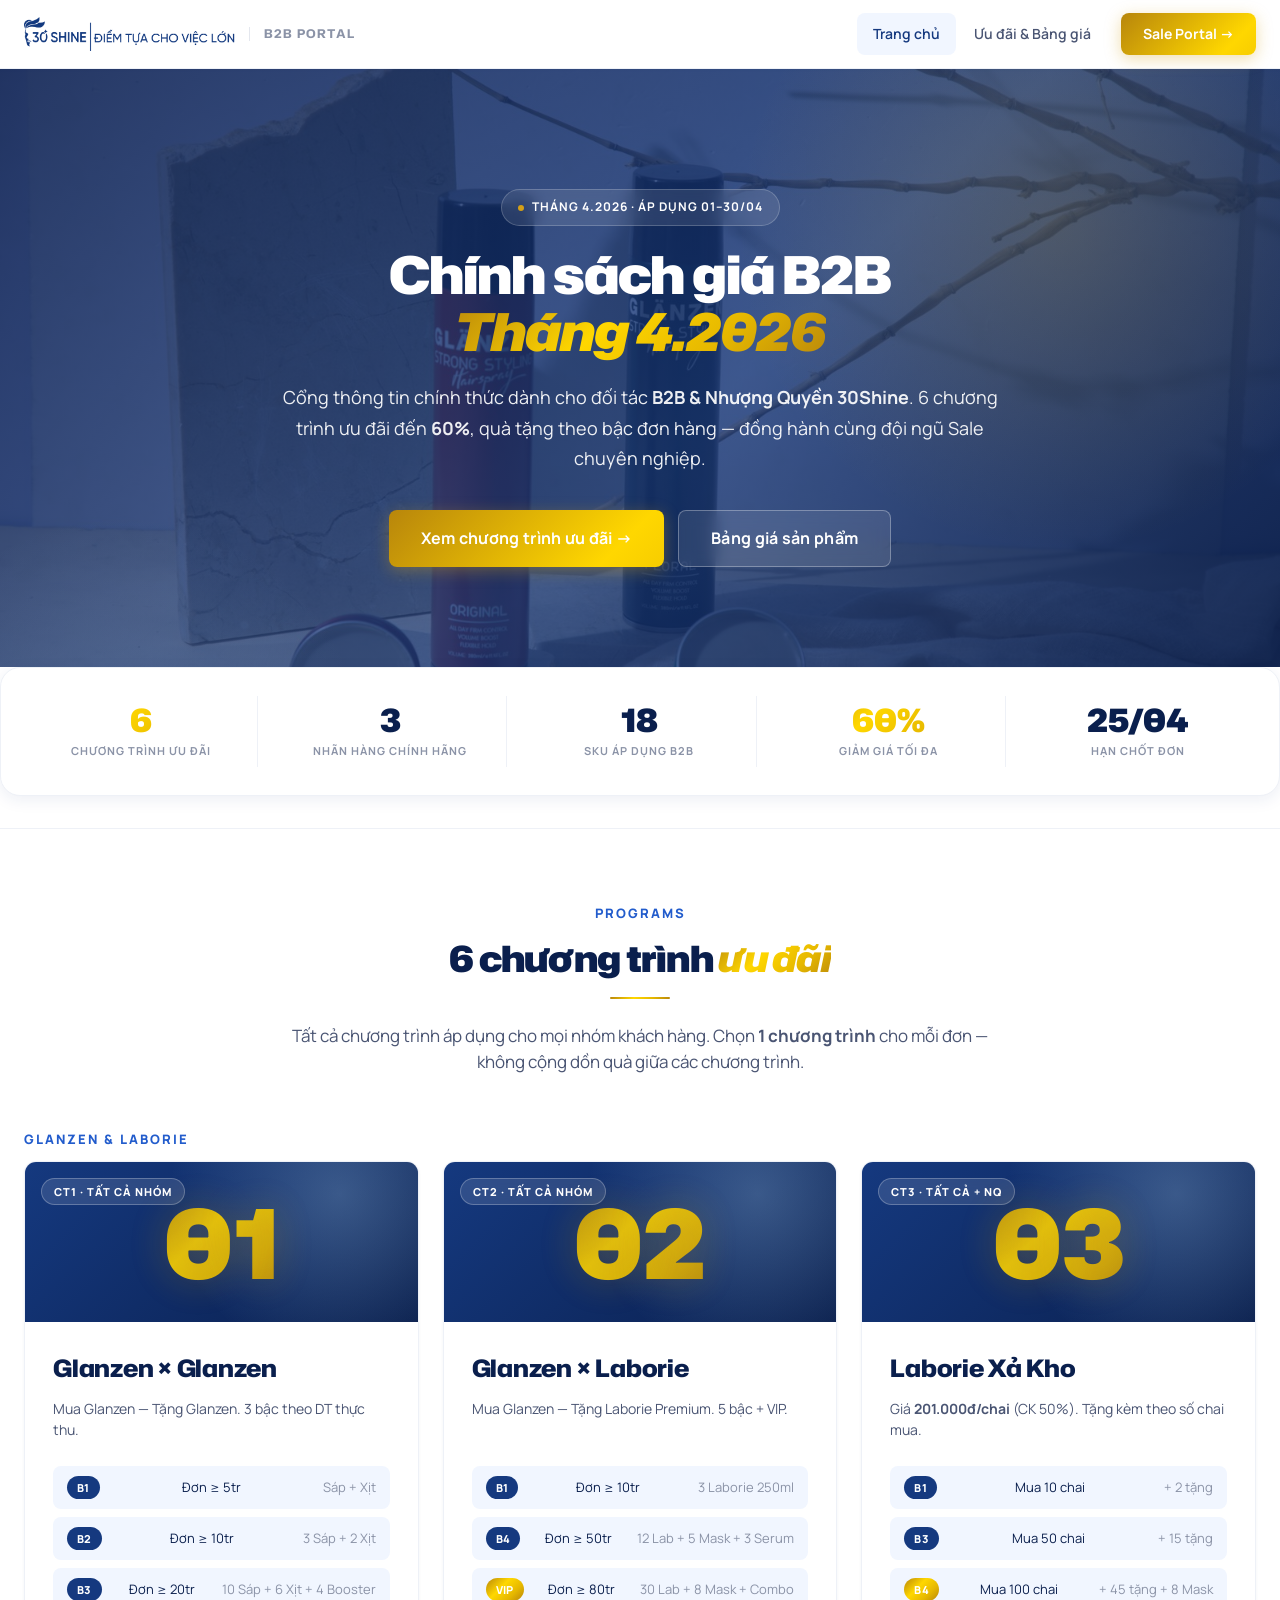
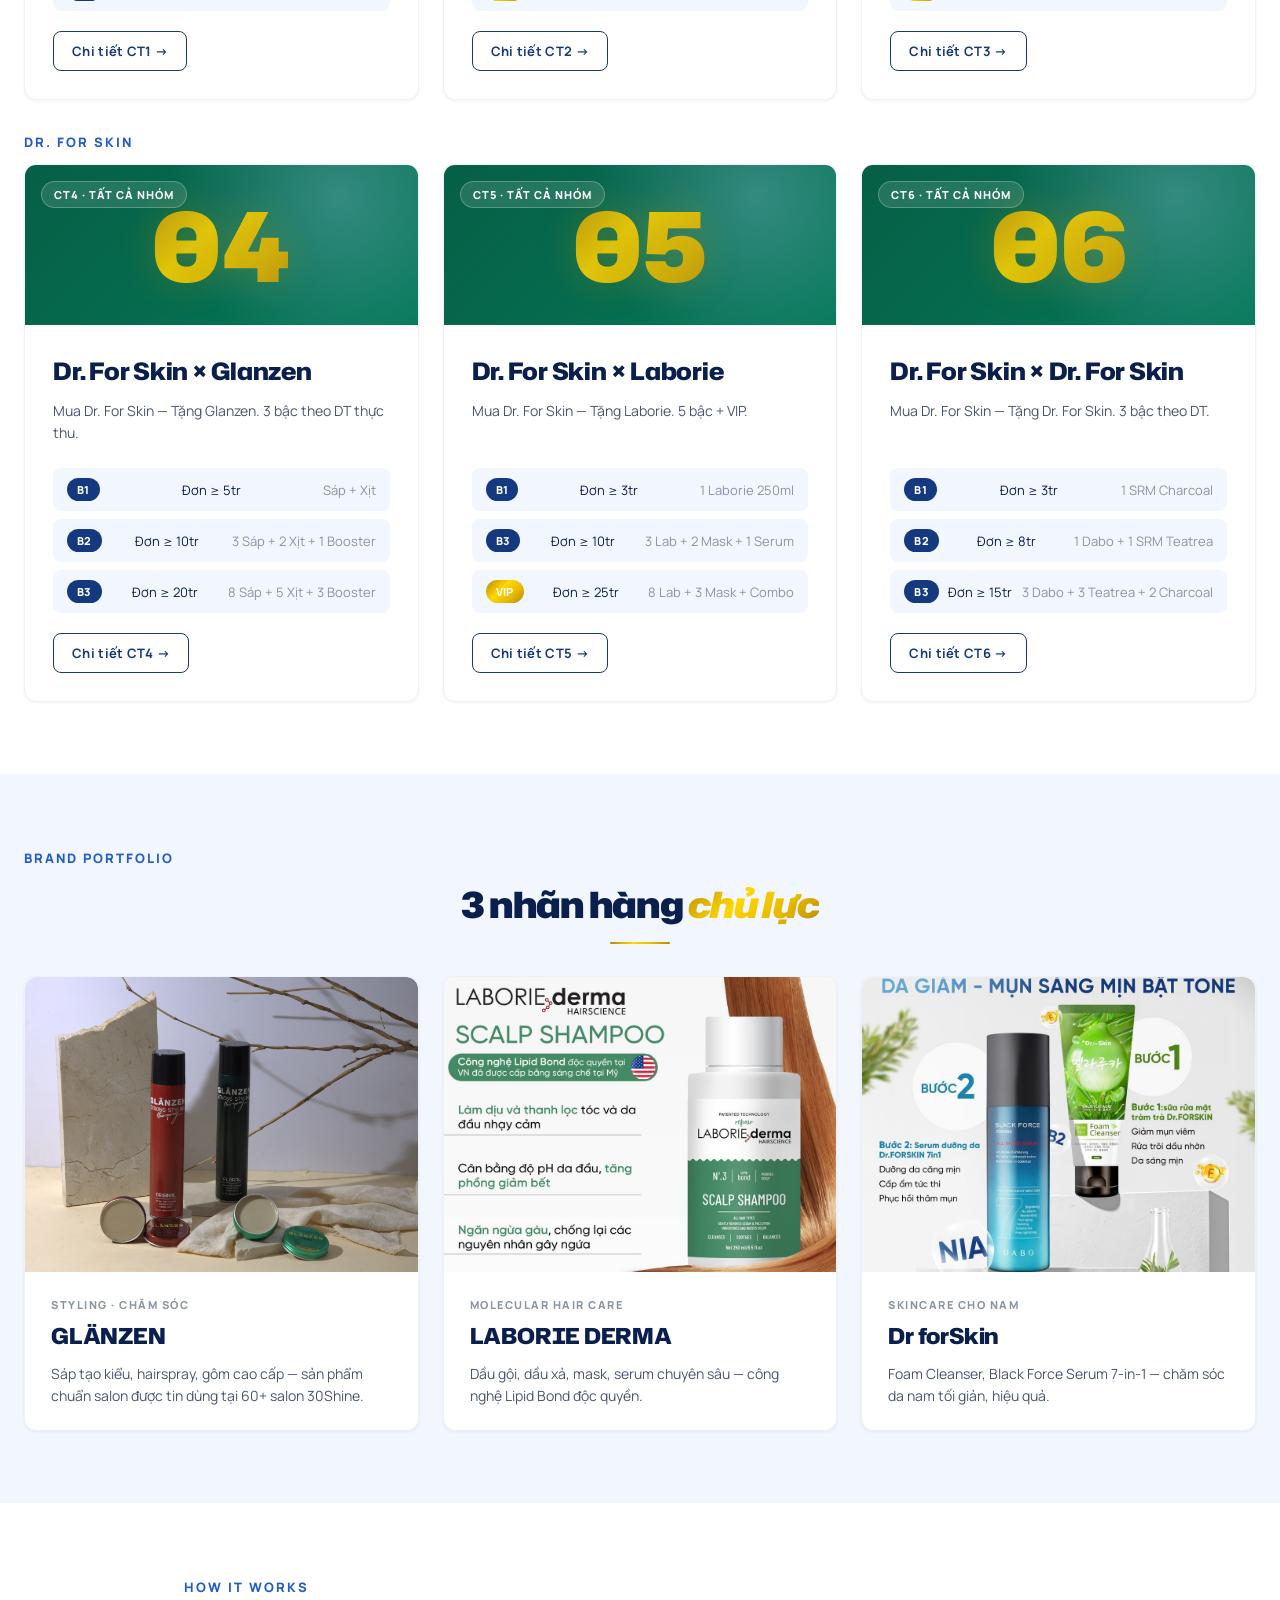
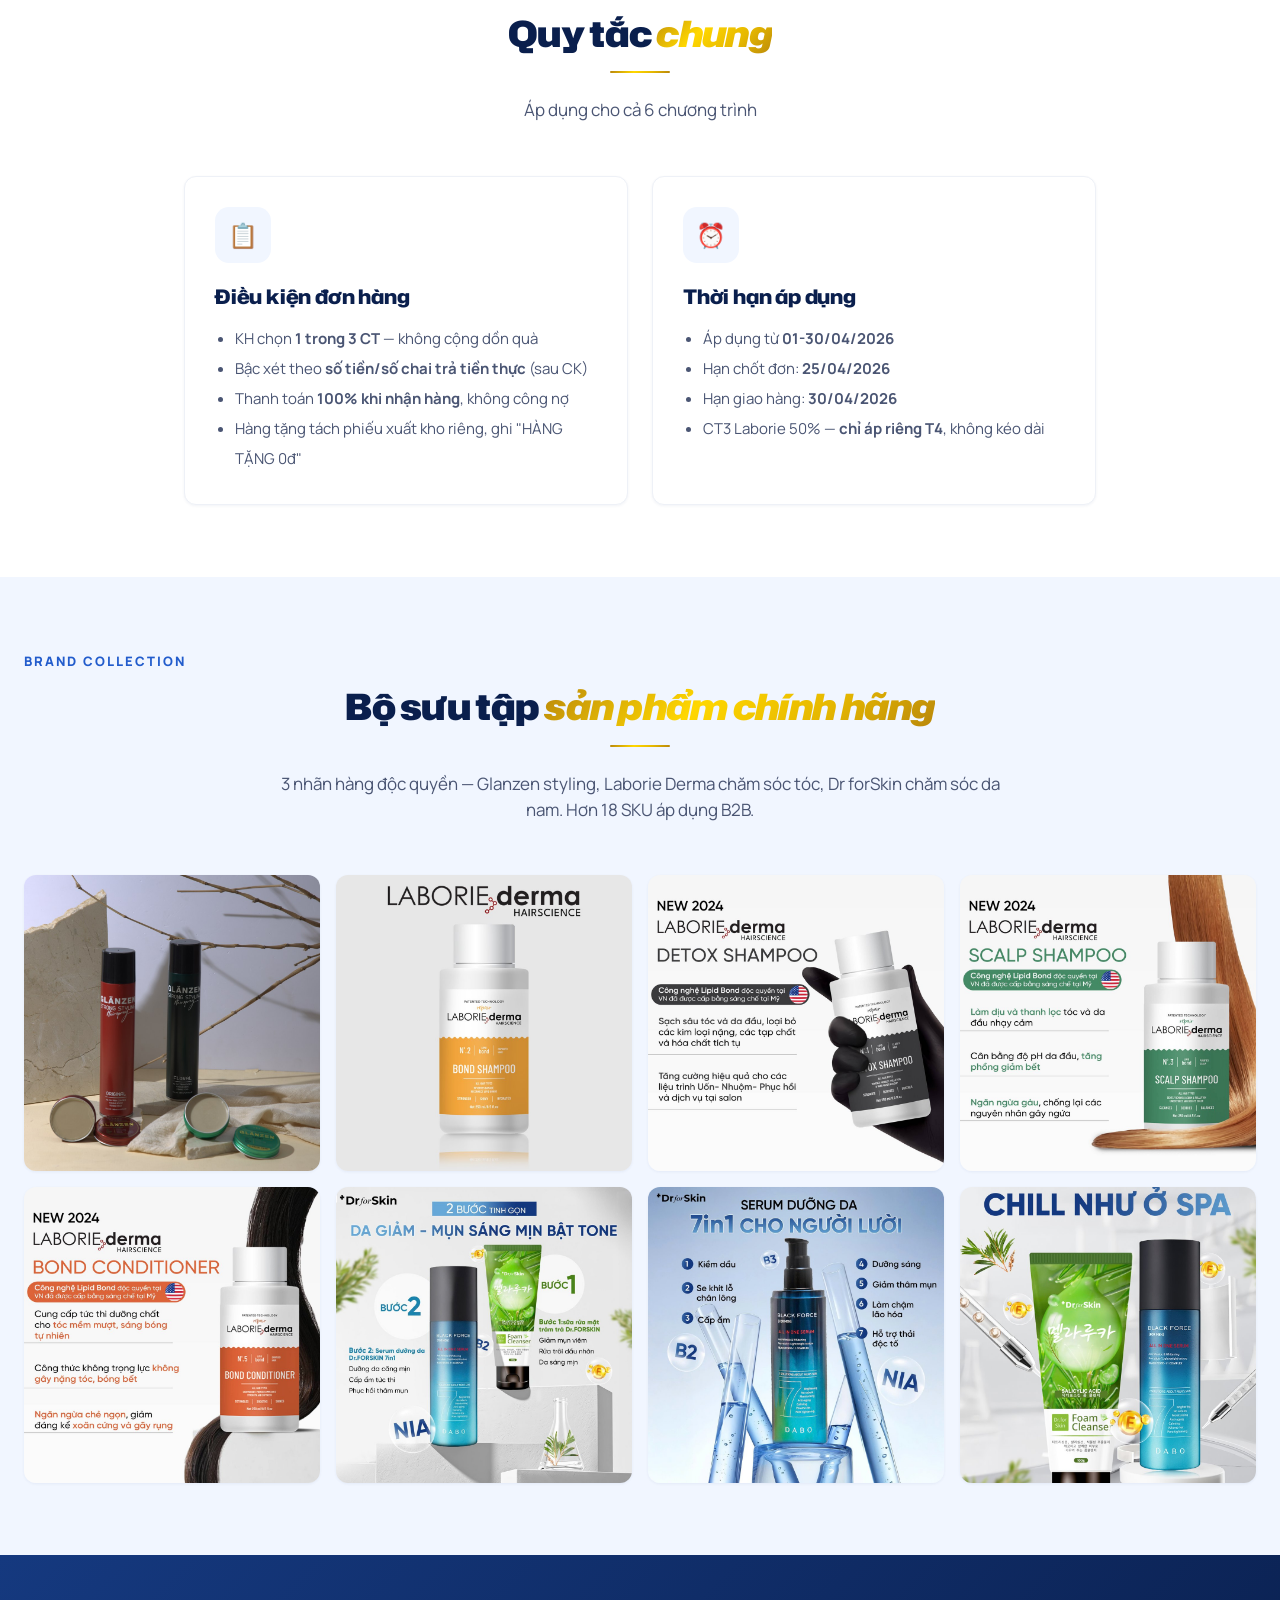
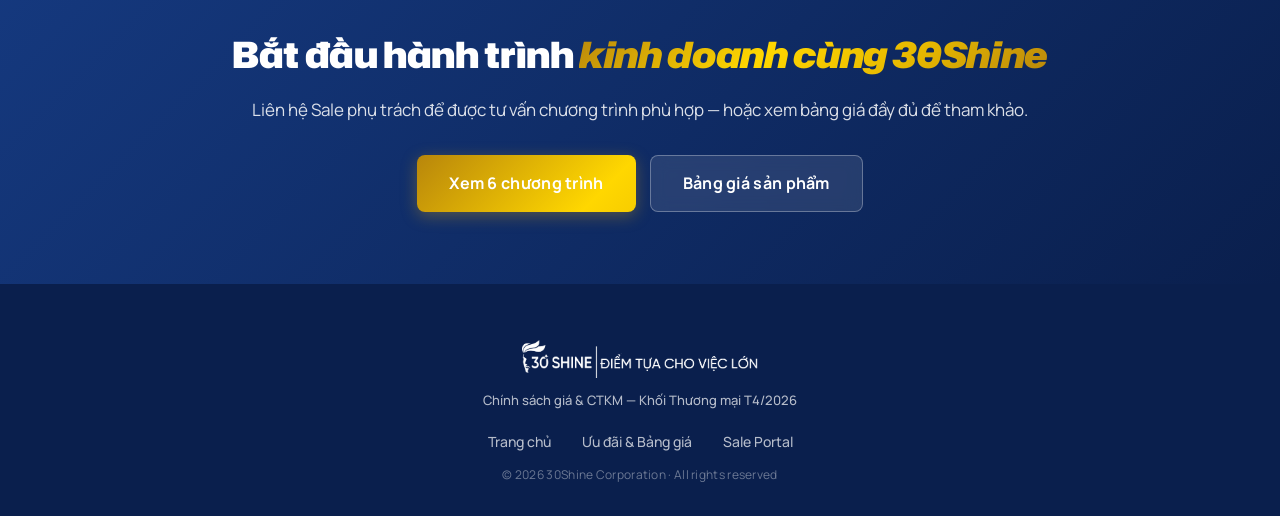
==== commit 0106f494: "Update trang marketing: 6 CT đầy đủ + CT4/5/6 Dr. For Skin sections - index.html: stats 6 CT, 6 card" ====
--- a/index.html
+++ b/index.html
@@ -32,7 +32,7 @@
     <h1>Chính sách giá B2B<br><span class="gold">Tháng 4.2026</span></h1>
     <p class="hero-sub">
       Cổng thông tin chính thức dành cho đối tác <b>B2B & Nhượng Quyền 30Shine</b>.
-      3 chương trình ưu đãi đến <b>60%</b>, quà tặng theo bậc đơn hàng — đồng hành cùng đội ngũ Sale chuyên nghiệp.
+      6 chương trình ưu đãi đến <b>60%</b>, quà tặng theo bậc đơn hàng — đồng hành cùng đội ngũ Sale chuyên nghiệp.
     </p>
     <div class="hero-cta">
       <a href="uu-dai.html" class="btn btn-primary btn-lg">Xem chương trình ưu đãi →</a>
@@ -44,7 +44,7 @@
 <section class="hero-stats-strip">
   <div class="container">
     <div class="stats-row">
-      <div class="stat-cell"><div class="stat-num gold">3</div><div class="stat-cap">Chương trình ưu đãi</div></div>
+      <div class="stat-cell"><div class="stat-num gold">6</div><div class="stat-cap">Chương trình ưu đãi</div></div>
       <div class="stat-cell"><div class="stat-num">3</div><div class="stat-cap">Nhãn hàng chính hãng</div></div>
       <div class="stat-cell"><div class="stat-num">18</div><div class="stat-cap">SKU áp dụng B2B</div></div>
       <div class="stat-cell"><div class="stat-num gold">60%</div><div class="stat-cap">Giảm giá tối đa</div></div>
@@ -56,59 +56,114 @@
 <section class="section section-white">
   <div class="container">
     <div class="section-head-tag" style="text-align:center; width:100%;">PROGRAMS</div>
-    <h2 class="section-title" id="programs">3 chương trình <span class="gold">ưu đãi</span></h2>
-    <div class="divider-gold"></div>
-    <p class="section-sub">Mỗi chương trình áp dụng cho nhóm khách hàng khác nhau. Khách hàng chọn <b>1 trong 3 chương trình</b> cho mỗi đơn — không cộng dồn quà giữa các chương trình.</p>
-
+    <h2 class="section-title" id="programs">6 chương trình <span class="gold">ưu đãi</span></h2>
+    <div class="divider-gold"></div>
+    <p class="section-sub">Tất cả chương trình áp dụng cho mọi nhóm khách hàng. Chọn <b>1 chương trình</b> cho mỗi đơn — không cộng dồn quà giữa các chương trình.</p>
+
+    <div class="section-head-tag" style="margin-bottom:12px;">GLANZEN & LABORIE</div>
     <div class="grid grid-3">
       <div class="card card-ct">
         <div class="card-ct-visual">
-          <span class="ct-visual-tag">CT1 · N3-N5</span>
+          <span class="ct-visual-tag">CT1 · Tất cả nhóm</span>
           <div class="ct-visual-num">01</div>
         </div>
         <div class="card-ct-body">
           <h3>Glanzen × Glanzen</h3>
-          <p>Mua Glanzen tặng Glanzen. Dành cho Sỉ vừa, Salon/Barber lớn và KH lẻ.</p>
+          <p>Mua Glanzen — Tặng Glanzen. 3 bậc theo DT thực thu.</p>
           <div class="tiers">
             <div class="tier-row"><span class="tier-name">B1</span><span>Đơn ≥ 5tr</span><span class="text-muted">Sáp + Xịt</span></div>
             <div class="tier-row"><span class="tier-name">B2</span><span>Đơn ≥ 10tr</span><span class="text-muted">3 Sáp + 2 Xịt</span></div>
-            <div class="tier-row"><span class="tier-name">B3</span><span>Đơn ≥ 20tr</span><span class="text-muted">Combo 10 SP</span></div>
-          </div>
-          <a href="chuong-trinh.html#ct1" class="btn btn-outline btn-sm">Chi tiết CT1 →</a>
+            <div class="tier-row"><span class="tier-name">B3</span><span>Đơn ≥ 20tr</span><span class="text-muted">10 Sáp + 6 Xịt + 4 Booster</span></div>
+          </div>
+          <a href="uu-dai.html#ct1" class="btn btn-outline btn-sm">Chi tiết CT1 →</a>
         </div>
       </div>
 
       <div class="card card-ct">
         <div class="card-ct-visual">
-          <span class="ct-visual-tag">CT2 · VIP N1-N2</span>
+          <span class="ct-visual-tag">CT2 · Tất cả nhóm</span>
           <div class="ct-visual-num">02</div>
         </div>
         <div class="card-ct-body">
           <h3>Glanzen × Laborie</h3>
-          <p>Mua Glanzen cao cấp — Tặng Laborie Premium. Dành cho VIP NPP & Chuỗi lớn.</p>
+          <p>Mua Glanzen — Tặng Laborie Premium. 5 bậc + VIP.</p>
           <div class="tiers">
             <div class="tier-row"><span class="tier-name">B1</span><span>Đơn ≥ 10tr</span><span class="text-muted">3 Laborie 250ml</span></div>
-            <div class="tier-row"><span class="tier-name">B3</span><span>Đơn ≥ 35tr</span><span class="text-muted">8 Laborie + Combo</span></div>
-            <div class="tier-row"><span class="tier-name vip">VIP</span><span>Đơn ≥ 80tr</span><span class="text-muted">20 Laborie + Combo VIP</span></div>
-          </div>
-          <a href="chuong-trinh.html#ct2" class="btn btn-outline btn-sm">Chi tiết CT2 →</a>
+            <div class="tier-row"><span class="tier-name">B4</span><span>Đơn ≥ 50tr</span><span class="text-muted">12 Lab + 5 Mask + 3 Serum</span></div>
+            <div class="tier-row"><span class="tier-name vip">VIP</span><span>Đơn ≥ 80tr</span><span class="text-muted">30 Lab + 8 Mask + Combo</span></div>
+          </div>
+          <a href="uu-dai.html#ct2" class="btn btn-outline btn-sm">Chi tiết CT2 →</a>
         </div>
       </div>
 
       <div class="card card-ct">
         <div class="card-ct-visual">
-          <span class="ct-visual-tag">CT3 · All B2B + NQ</span>
+          <span class="ct-visual-tag">CT3 · Tất cả + NQ</span>
           <div class="ct-visual-num">03</div>
         </div>
         <div class="card-ct-body">
           <h3>Laborie Xả Kho</h3>
-          <p>Giá ưu đãi <b>201.000đ/chai</b> (giảm 50% từ 402k). Tặng thêm theo số chai mua.</p>
+          <p>Giá <b>201.000đ/chai</b> (CK 50%). Tặng kèm theo số chai mua.</p>
           <div class="tiers">
             <div class="tier-row"><span class="tier-name">B1</span><span>Mua 10 chai</span><span class="text-muted">+ 2 tặng</span></div>
-            <div class="tier-row"><span class="tier-name">B2</span><span>Mua 20 chai</span><span class="text-muted">+ 5 tặng</span></div>
-            <div class="tier-row"><span class="tier-name vip">B4</span><span>Mua 100 chai</span><span class="text-muted">+ 35 tặng + 5 Mask</span></div>
-          </div>
-          <a href="chuong-trinh.html#ct3" class="btn btn-outline btn-sm">Chi tiết CT3 →</a>
+            <div class="tier-row"><span class="tier-name">B3</span><span>Mua 50 chai</span><span class="text-muted">+ 15 tặng</span></div>
+            <div class="tier-row"><span class="tier-name vip">B4</span><span>Mua 100 chai</span><span class="text-muted">+ 45 tặng + 8 Mask</span></div>
+          </div>
+          <a href="uu-dai.html#ct3" class="btn btn-outline btn-sm">Chi tiết CT3 →</a>
+        </div>
+      </div>
+    </div>
+
+    <div class="section-head-tag" style="margin-top:32px; margin-bottom:12px;">DR. FOR SKIN</div>
+    <div class="grid grid-3">
+      <div class="card card-ct">
+        <div class="card-ct-visual" style="background:linear-gradient(135deg, #065F46, #047857);">
+          <span class="ct-visual-tag">CT4 · Tất cả nhóm</span>
+          <div class="ct-visual-num">04</div>
+        </div>
+        <div class="card-ct-body">
+          <h3>Dr. For Skin × Glanzen</h3>
+          <p>Mua Dr. For Skin — Tặng Glanzen. 3 bậc theo DT thực thu.</p>
+          <div class="tiers">
+            <div class="tier-row"><span class="tier-name">B1</span><span>Đơn ≥ 5tr</span><span class="text-muted">Sáp + Xịt</span></div>
+            <div class="tier-row"><span class="tier-name">B2</span><span>Đơn ≥ 10tr</span><span class="text-muted">3 Sáp + 2 Xịt + 1 Booster</span></div>
+            <div class="tier-row"><span class="tier-name">B3</span><span>Đơn ≥ 20tr</span><span class="text-muted">8 Sáp + 5 Xịt + 3 Booster</span></div>
+          </div>
+          <a href="uu-dai.html#ct4" class="btn btn-outline btn-sm">Chi tiết CT4 →</a>
+        </div>
+      </div>
+
+      <div class="card card-ct">
+        <div class="card-ct-visual" style="background:linear-gradient(135deg, #065F46, #047857);">
+          <span class="ct-visual-tag">CT5 · Tất cả nhóm</span>
+          <div class="ct-visual-num">05</div>
+        </div>
+        <div class="card-ct-body">
+          <h3>Dr. For Skin × Laborie</h3>
+          <p>Mua Dr. For Skin — Tặng Laborie. 5 bậc + VIP.</p>
+          <div class="tiers">
+            <div class="tier-row"><span class="tier-name">B1</span><span>Đơn ≥ 3tr</span><span class="text-muted">1 Laborie 250ml</span></div>
+            <div class="tier-row"><span class="tier-name">B3</span><span>Đơn ≥ 10tr</span><span class="text-muted">3 Lab + 2 Mask + 1 Serum</span></div>
+            <div class="tier-row"><span class="tier-name vip">VIP</span><span>Đơn ≥ 25tr</span><span class="text-muted">8 Lab + 3 Mask + Combo</span></div>
+          </div>
+          <a href="uu-dai.html#ct5" class="btn btn-outline btn-sm">Chi tiết CT5 →</a>
+        </div>
+      </div>
+
+      <div class="card card-ct">
+        <div class="card-ct-visual" style="background:linear-gradient(135deg, #065F46, #047857);">
+          <span class="ct-visual-tag">CT6 · Tất cả nhóm</span>
+          <div class="ct-visual-num">06</div>
+        </div>
+        <div class="card-ct-body">
+          <h3>Dr. For Skin × Dr. For Skin</h3>
+          <p>Mua Dr. For Skin — Tặng Dr. For Skin. 3 bậc theo DT.</p>
+          <div class="tiers">
+            <div class="tier-row"><span class="tier-name">B1</span><span>Đơn ≥ 3tr</span><span class="text-muted">1 SRM Charcoal</span></div>
+            <div class="tier-row"><span class="tier-name">B2</span><span>Đơn ≥ 8tr</span><span class="text-muted">1 Dabo + 1 SRM Teatrea</span></div>
+            <div class="tier-row"><span class="tier-name">B3</span><span>Đơn ≥ 15tr</span><span class="text-muted">3 Dabo + 3 Teatrea + 2 Charcoal</span></div>
+          </div>
+          <a href="uu-dai.html#ct6" class="btn btn-outline btn-sm">Chi tiết CT6 →</a>
         </div>
       </div>
     </div>
@@ -139,7 +194,7 @@
         </div>
       </div>
       <div class="card" style="padding:0; overflow:hidden;">
-        <img src="assets/brand/products/drfs_dabo_combo.jpg" alt="Dr.FS Skincare" style="width:100%; aspect-ratio:4/3; object-fit:cover; border-radius:var(--radius) var(--radius) 0 0;">
+        <img src="assets/brand/products/drfs_dabo_combo.jpg" alt="Dr. For Skin Skincare" style="width:100%; aspect-ratio:4/3; object-fit:cover; border-radius:var(--radius) var(--radius) 0 0;">
         <div style="padding:24px 26px;">
           <div style="color:var(--text-muted); font-size:11px; text-transform:uppercase; letter-spacing:1.5px; font-weight:800;">Skincare cho Nam</div>
           <h3 style="color:var(--primary-dark); margin:6px 0 10px; font-size:22px;">Dr forSkin</h3>
@@ -155,7 +210,7 @@
     <div class="section-head-tag" style="text-align:center;">HOW IT WORKS</div>
     <h2 class="section-title">Quy tắc <span class="gold">chung</span></h2>
     <div class="divider-gold"></div>
-    <p class="section-sub">Áp dụng cho cả 3 chương trình</p>
+    <p class="section-sub">Áp dụng cho cả 6 chương trình</p>
 
     <div class="grid grid-2">
       <div class="card">
@@ -194,9 +249,9 @@
       <img src="assets/brand/products/laborie_detox_shampoo.jpg" alt="Laborie Detox Shampoo">
       <img src="assets/brand/products/laborie_scalp_shampoo.jpg" alt="Laborie Scalp Shampoo">
       <img src="assets/brand/products/laborie_bond_conditioner.jpg" alt="Laborie Bond Conditioner">
-      <img src="assets/brand/products/drfs_dabo_combo.jpg" alt="Dr.FS Foam + Black Force">
-      <img src="assets/brand/products/drfs_serum_7in1.jpg" alt="Dr.FS Serum 7-in-1">
-      <img src="assets/brand/products/drfs_chill_spa.jpg" alt="Dr.FS Skincare Spa">
+      <img src="assets/brand/products/drfs_dabo_combo.jpg" alt="Dr. For Skin Foam + Black Force">
+      <img src="assets/brand/products/drfs_serum_7in1.jpg" alt="Dr. For Skin Serum 7-in-1">
+      <img src="assets/brand/products/drfs_chill_spa.jpg" alt="Dr. For Skin Skincare Spa">
     </div>
   </div>
 </section>
@@ -210,7 +265,7 @@
       Liên hệ Sale phụ trách để được tư vấn chương trình phù hợp — hoặc xem bảng giá đầy đủ để tham khảo.
     </p>
     <div style="display:flex; gap:14px; justify-content:center; flex-wrap:wrap;">
-      <a href="uu-dai.html" class="btn btn-primary btn-lg">Xem 3 chương trình</a>
+      <a href="uu-dai.html" class="btn btn-primary btn-lg">Xem 6 chương trình</a>
       <a href="uu-dai.html" class="btn btn-ghost btn-lg">Bảng giá sản phẩm</a>
     </div>
   </div>
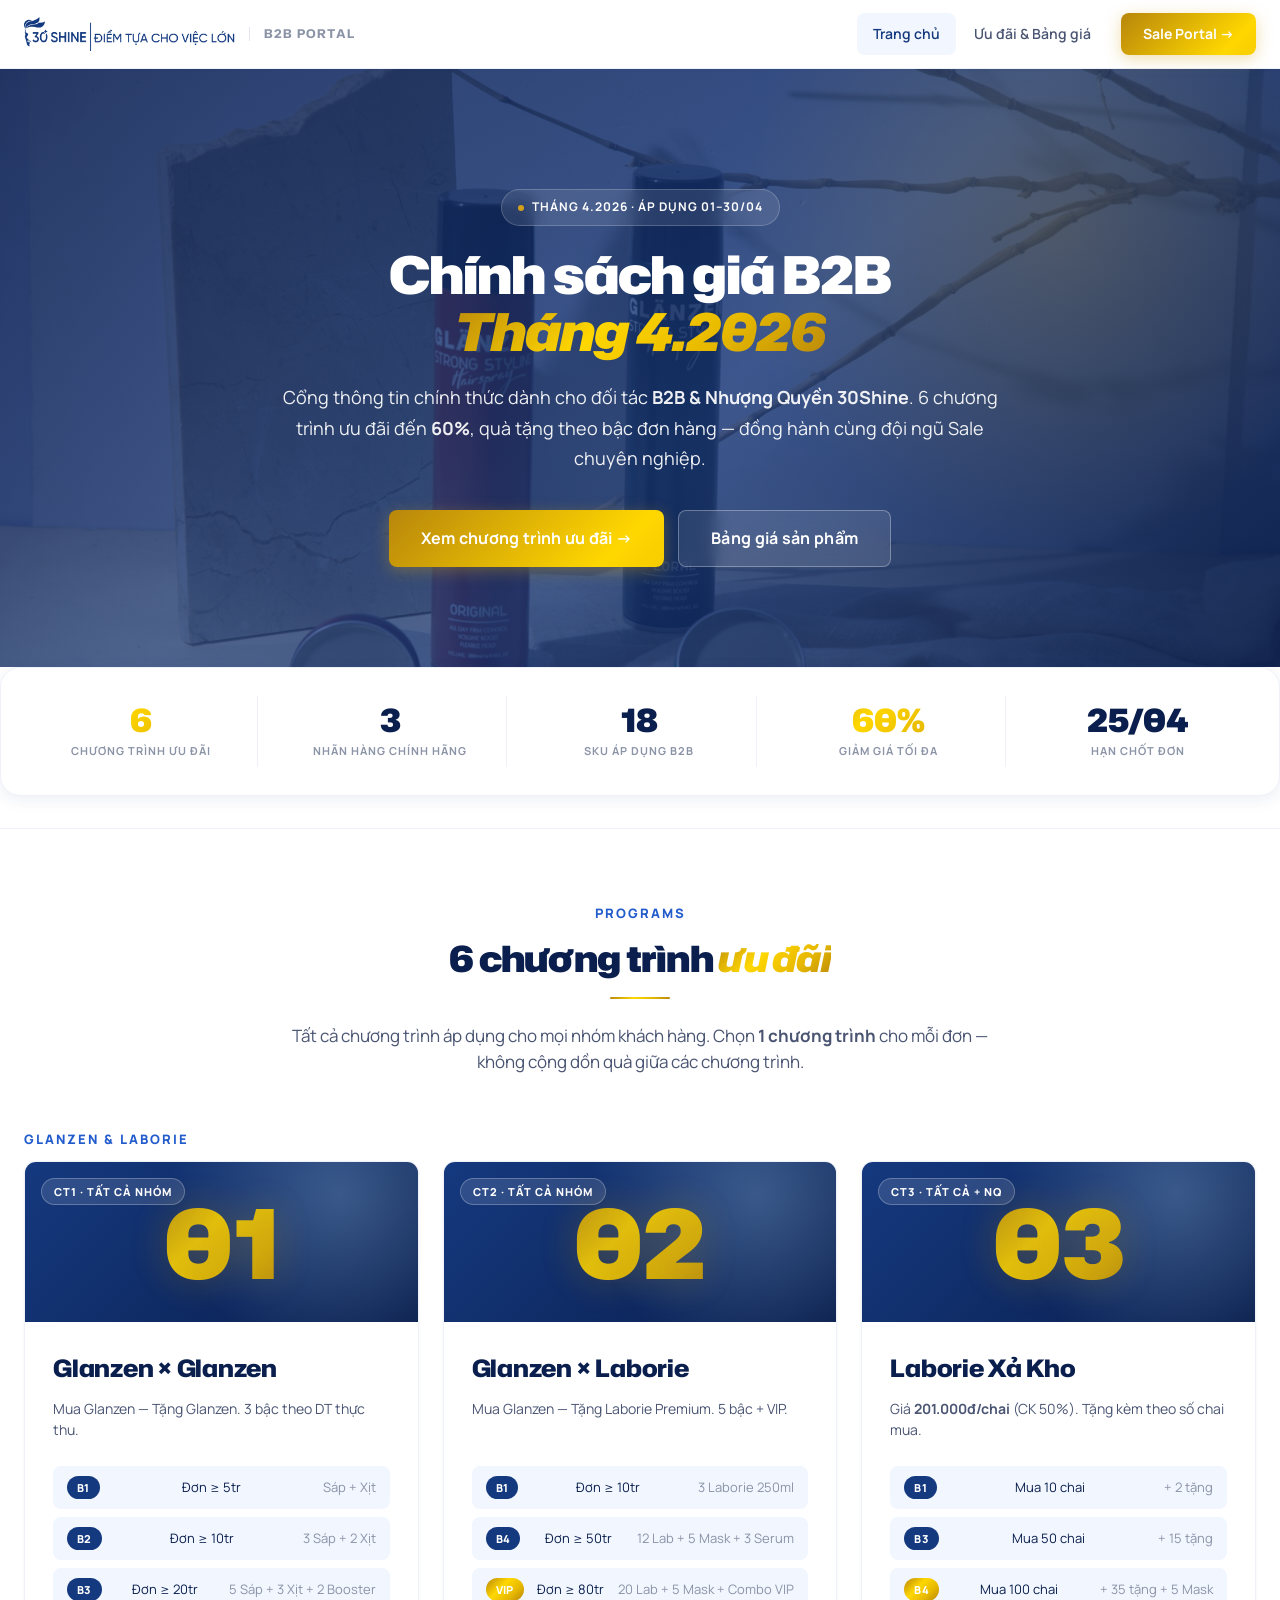
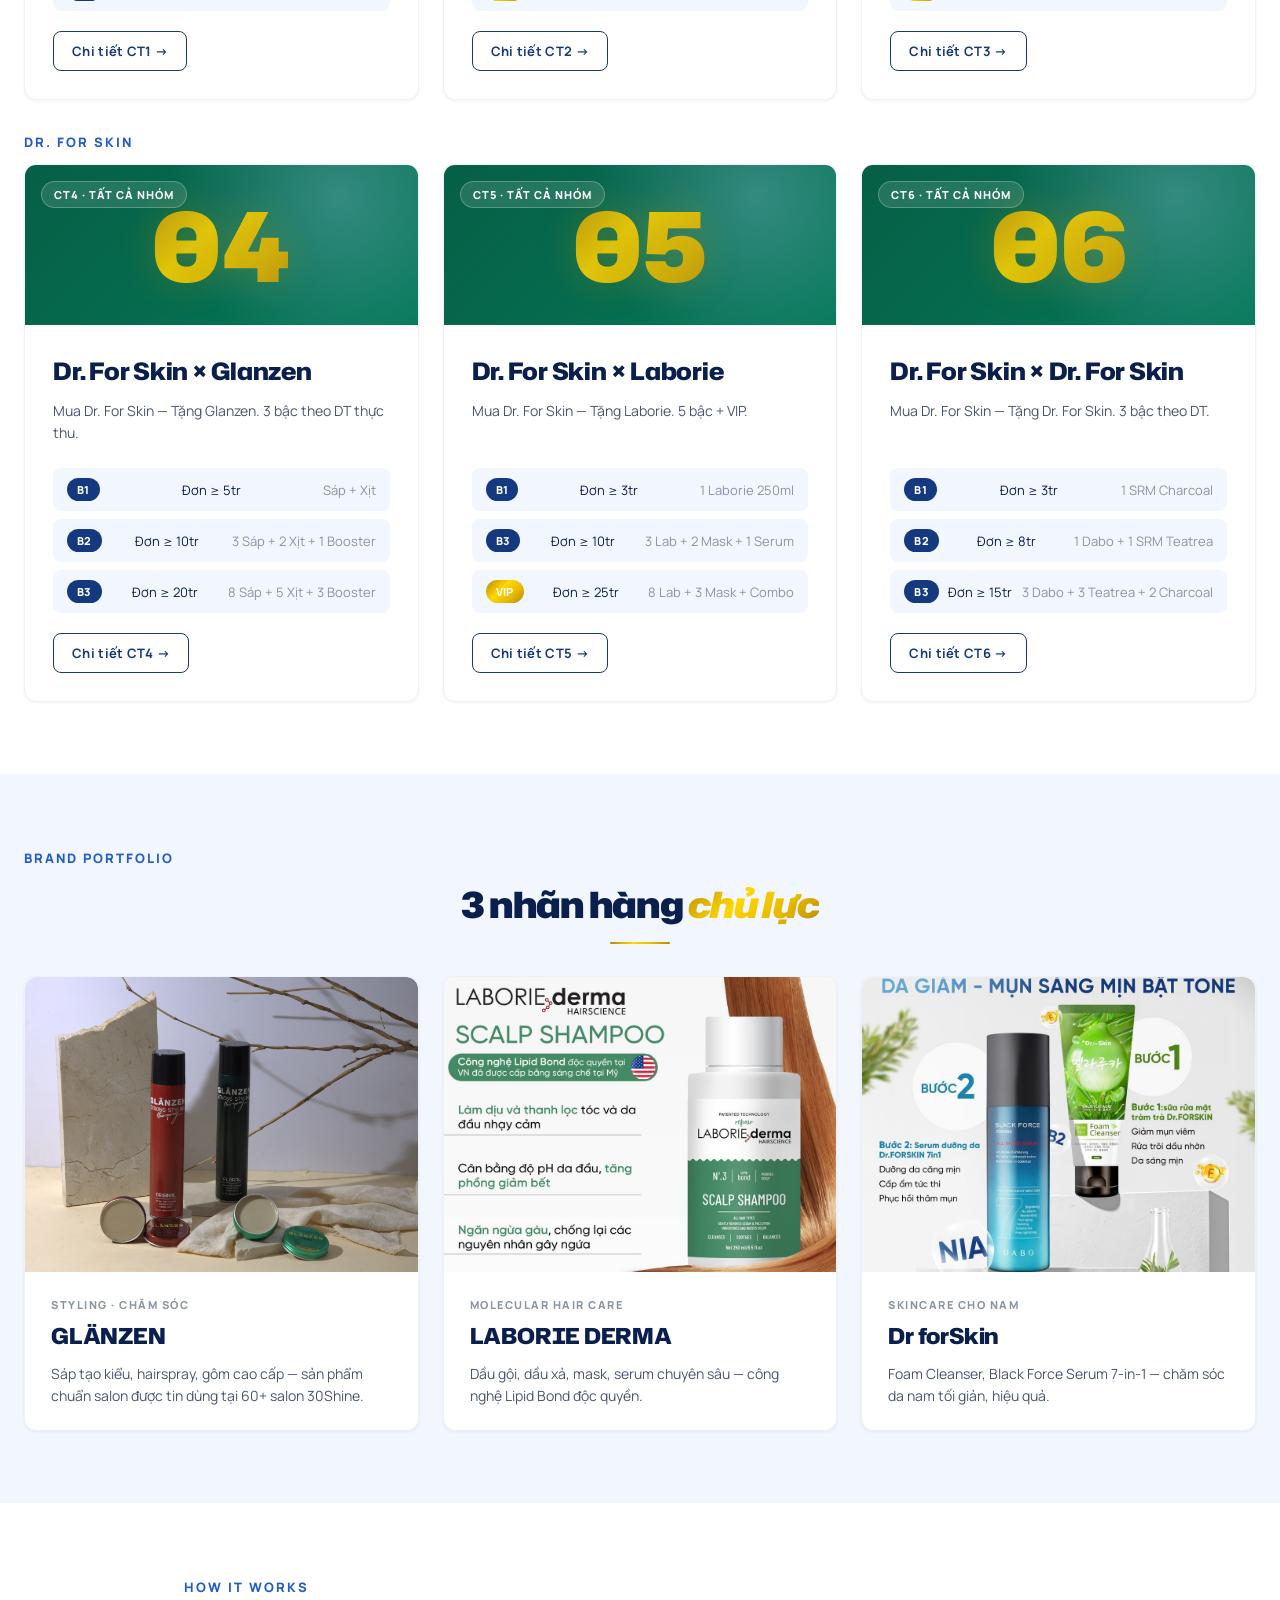
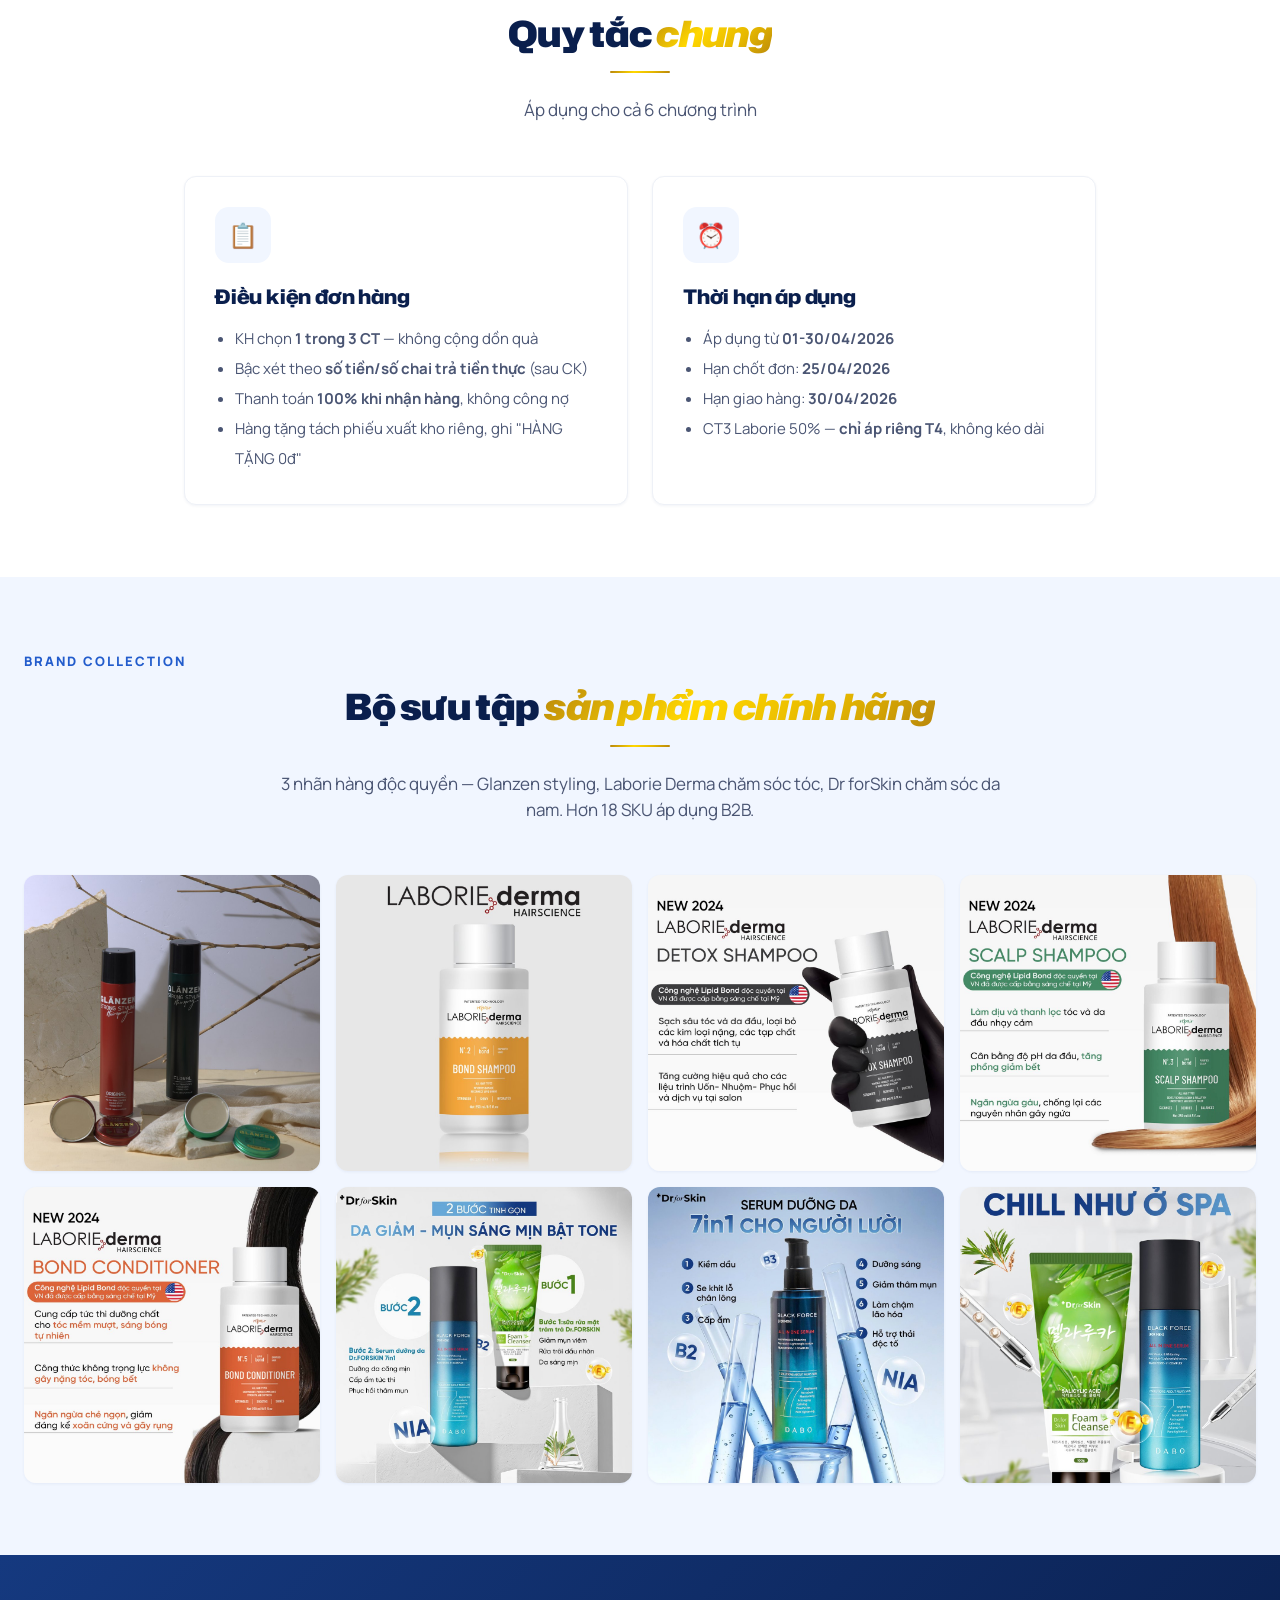
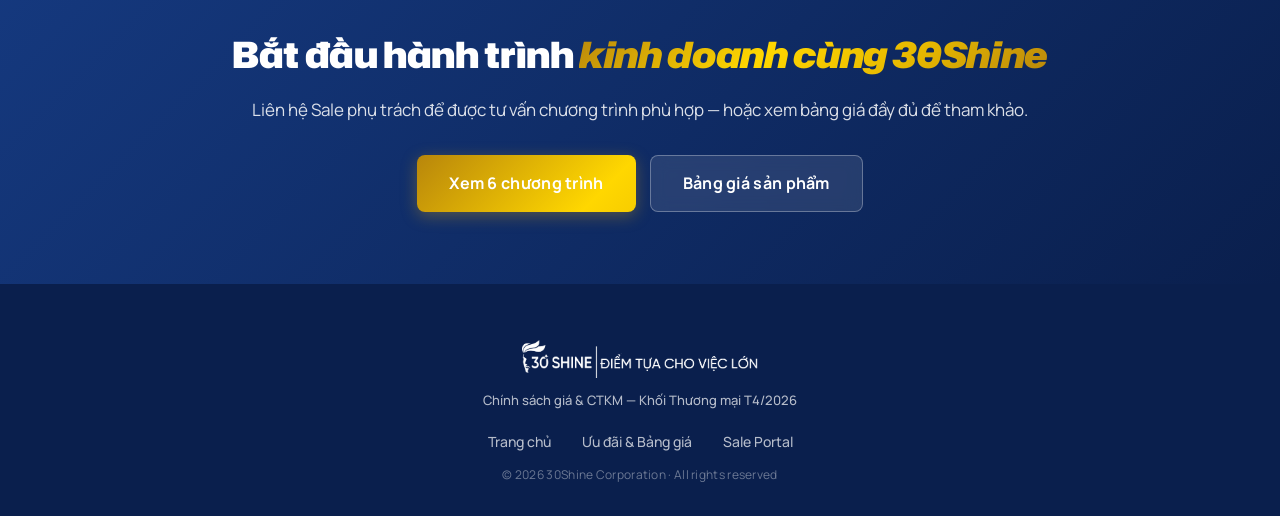
==== commit e887634a: "Khôi ph���c quà tặng CT1-CT3 về gốc CT1 Bậc 3: 5 Sáp + 3 Magic + 2 Booster (gốc, không phải 10+6+4) " ====
--- a/index.html
+++ b/index.html
@@ -73,7 +73,7 @@
           <div class="tiers">
             <div class="tier-row"><span class="tier-name">B1</span><span>Đơn ≥ 5tr</span><span class="text-muted">Sáp + Xịt</span></div>
             <div class="tier-row"><span class="tier-name">B2</span><span>Đơn ≥ 10tr</span><span class="text-muted">3 Sáp + 2 Xịt</span></div>
-            <div class="tier-row"><span class="tier-name">B3</span><span>Đơn ≥ 20tr</span><span class="text-muted">10 Sáp + 6 Xịt + 4 Booster</span></div>
+            <div class="tier-row"><span class="tier-name">B3</span><span>Đơn ≥ 20tr</span><span class="text-muted">5 Sáp + 3 Xịt + 2 Booster</span></div>
           </div>
           <a href="uu-dai.html#ct1" class="btn btn-outline btn-sm">Chi tiết CT1 →</a>
         </div>
@@ -90,7 +90,7 @@
           <div class="tiers">
             <div class="tier-row"><span class="tier-name">B1</span><span>Đơn ≥ 10tr</span><span class="text-muted">3 Laborie 250ml</span></div>
             <div class="tier-row"><span class="tier-name">B4</span><span>Đơn ≥ 50tr</span><span class="text-muted">12 Lab + 5 Mask + 3 Serum</span></div>
-            <div class="tier-row"><span class="tier-name vip">VIP</span><span>Đơn ≥ 80tr</span><span class="text-muted">30 Lab + 8 Mask + Combo</span></div>
+            <div class="tier-row"><span class="tier-name vip">VIP</span><span>Đơn ≥ 80tr</span><span class="text-muted">20 Lab + 5 Mask + Combo VIP</span></div>
           </div>
           <a href="uu-dai.html#ct2" class="btn btn-outline btn-sm">Chi tiết CT2 →</a>
         </div>
@@ -107,7 +107,7 @@
           <div class="tiers">
             <div class="tier-row"><span class="tier-name">B1</span><span>Mua 10 chai</span><span class="text-muted">+ 2 tặng</span></div>
             <div class="tier-row"><span class="tier-name">B3</span><span>Mua 50 chai</span><span class="text-muted">+ 15 tặng</span></div>
-            <div class="tier-row"><span class="tier-name vip">B4</span><span>Mua 100 chai</span><span class="text-muted">+ 45 tặng + 8 Mask</span></div>
+            <div class="tier-row"><span class="tier-name vip">B4</span><span>Mua 100 chai</span><span class="text-muted">+ 35 tặng + 5 Mask</span></div>
           </div>
           <a href="uu-dai.html#ct3" class="btn btn-outline btn-sm">Chi tiết CT3 →</a>
         </div>
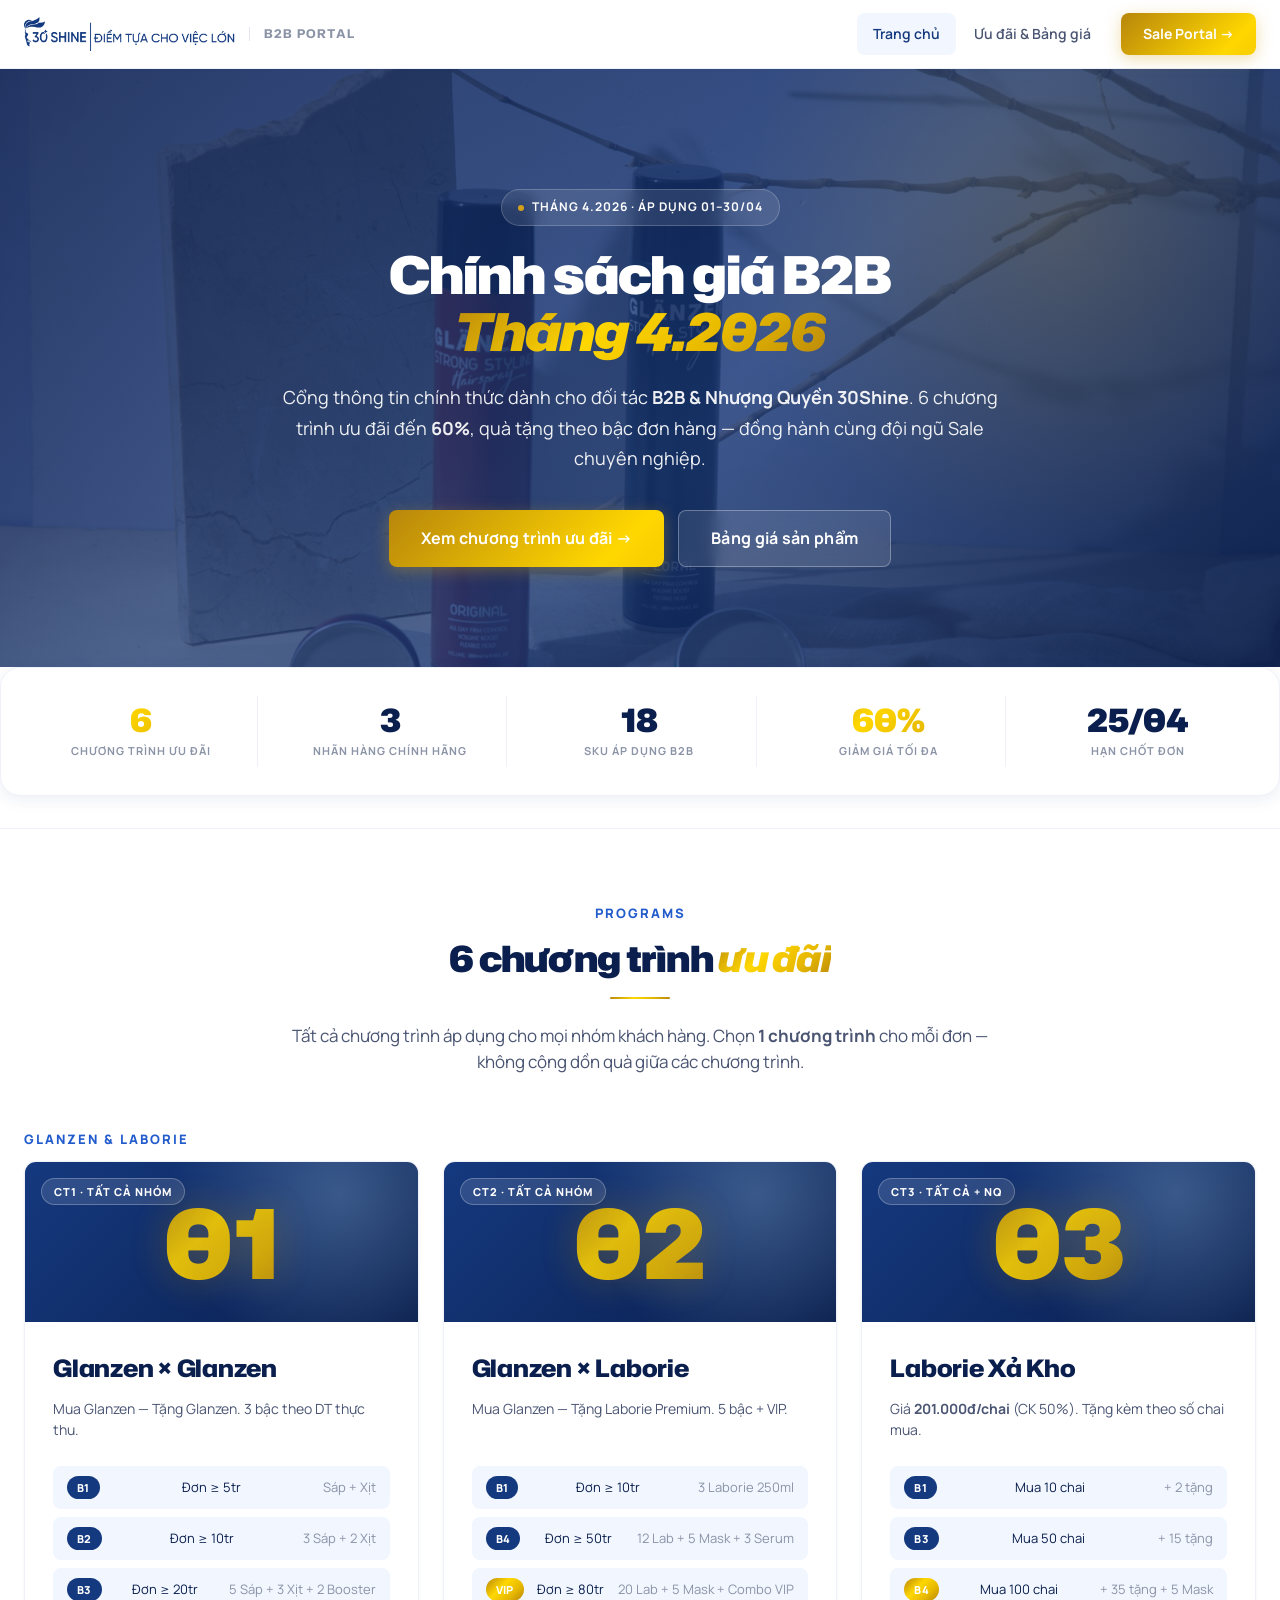
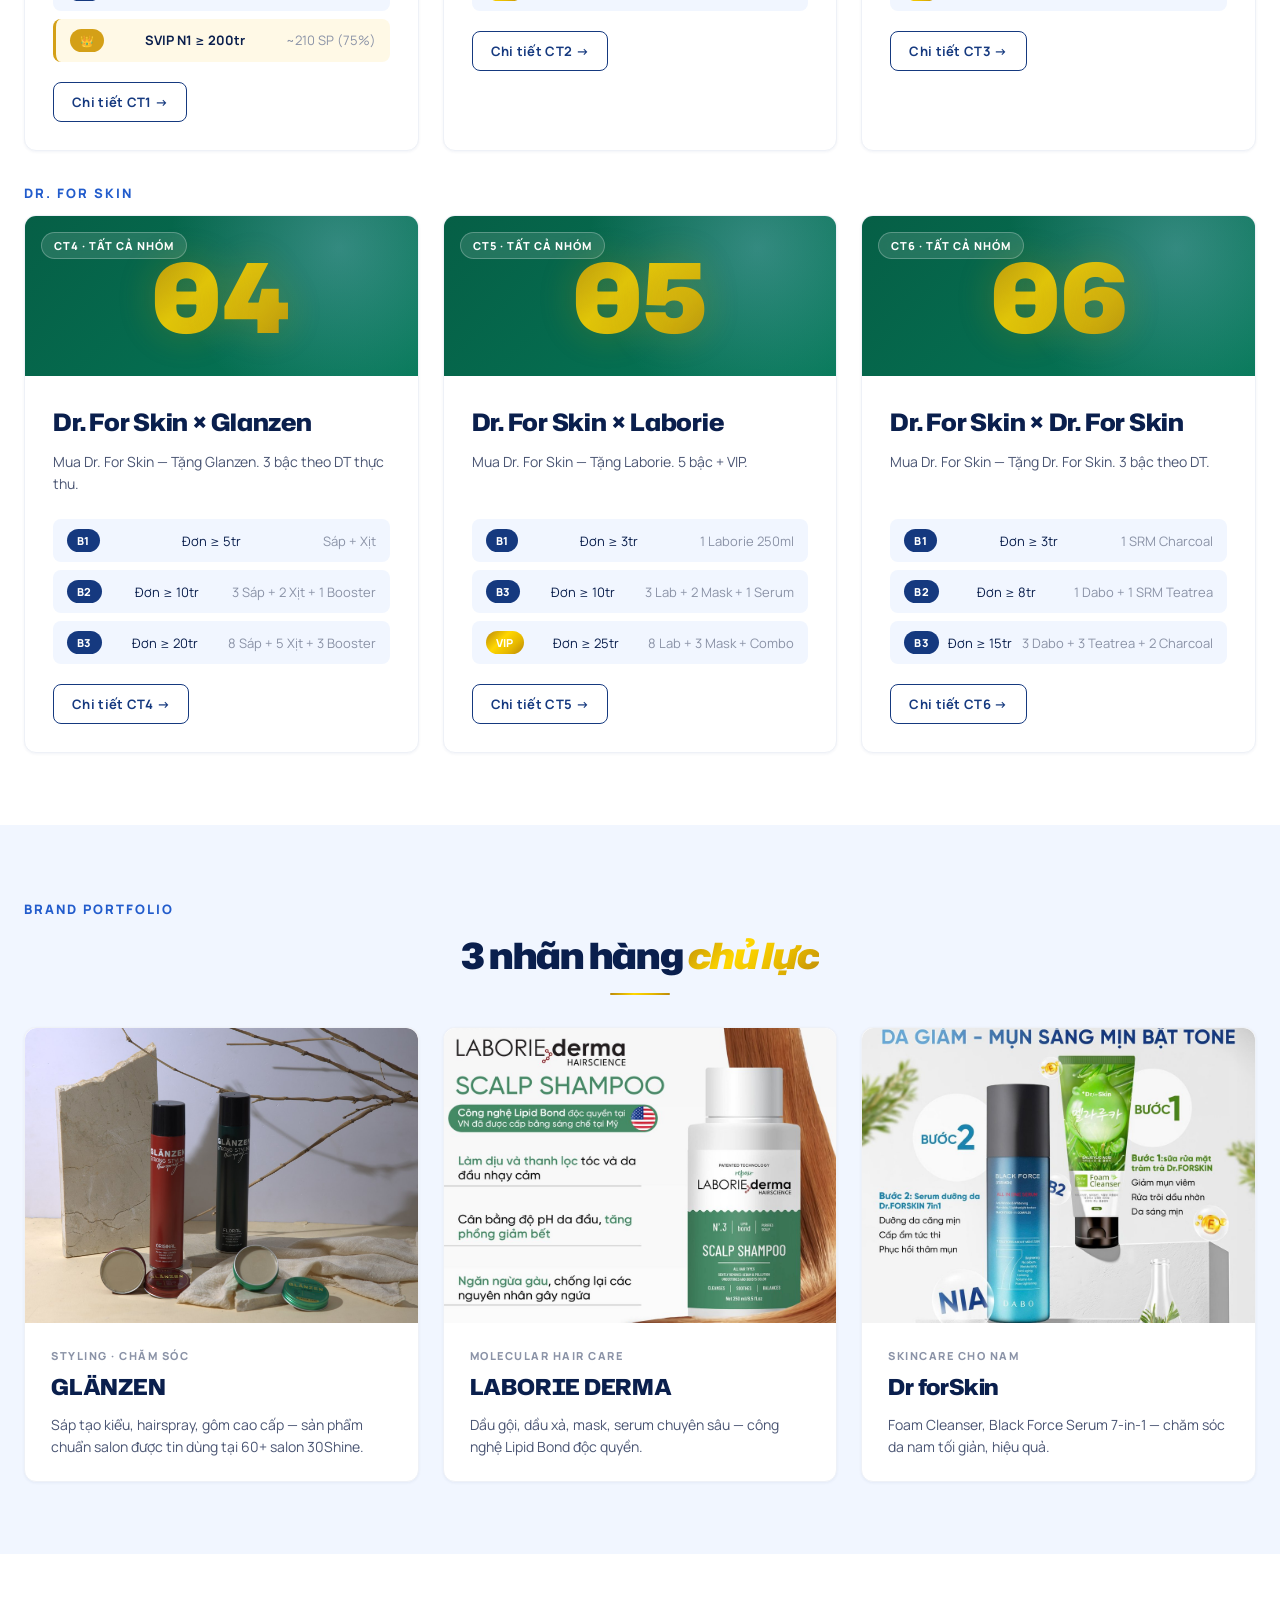
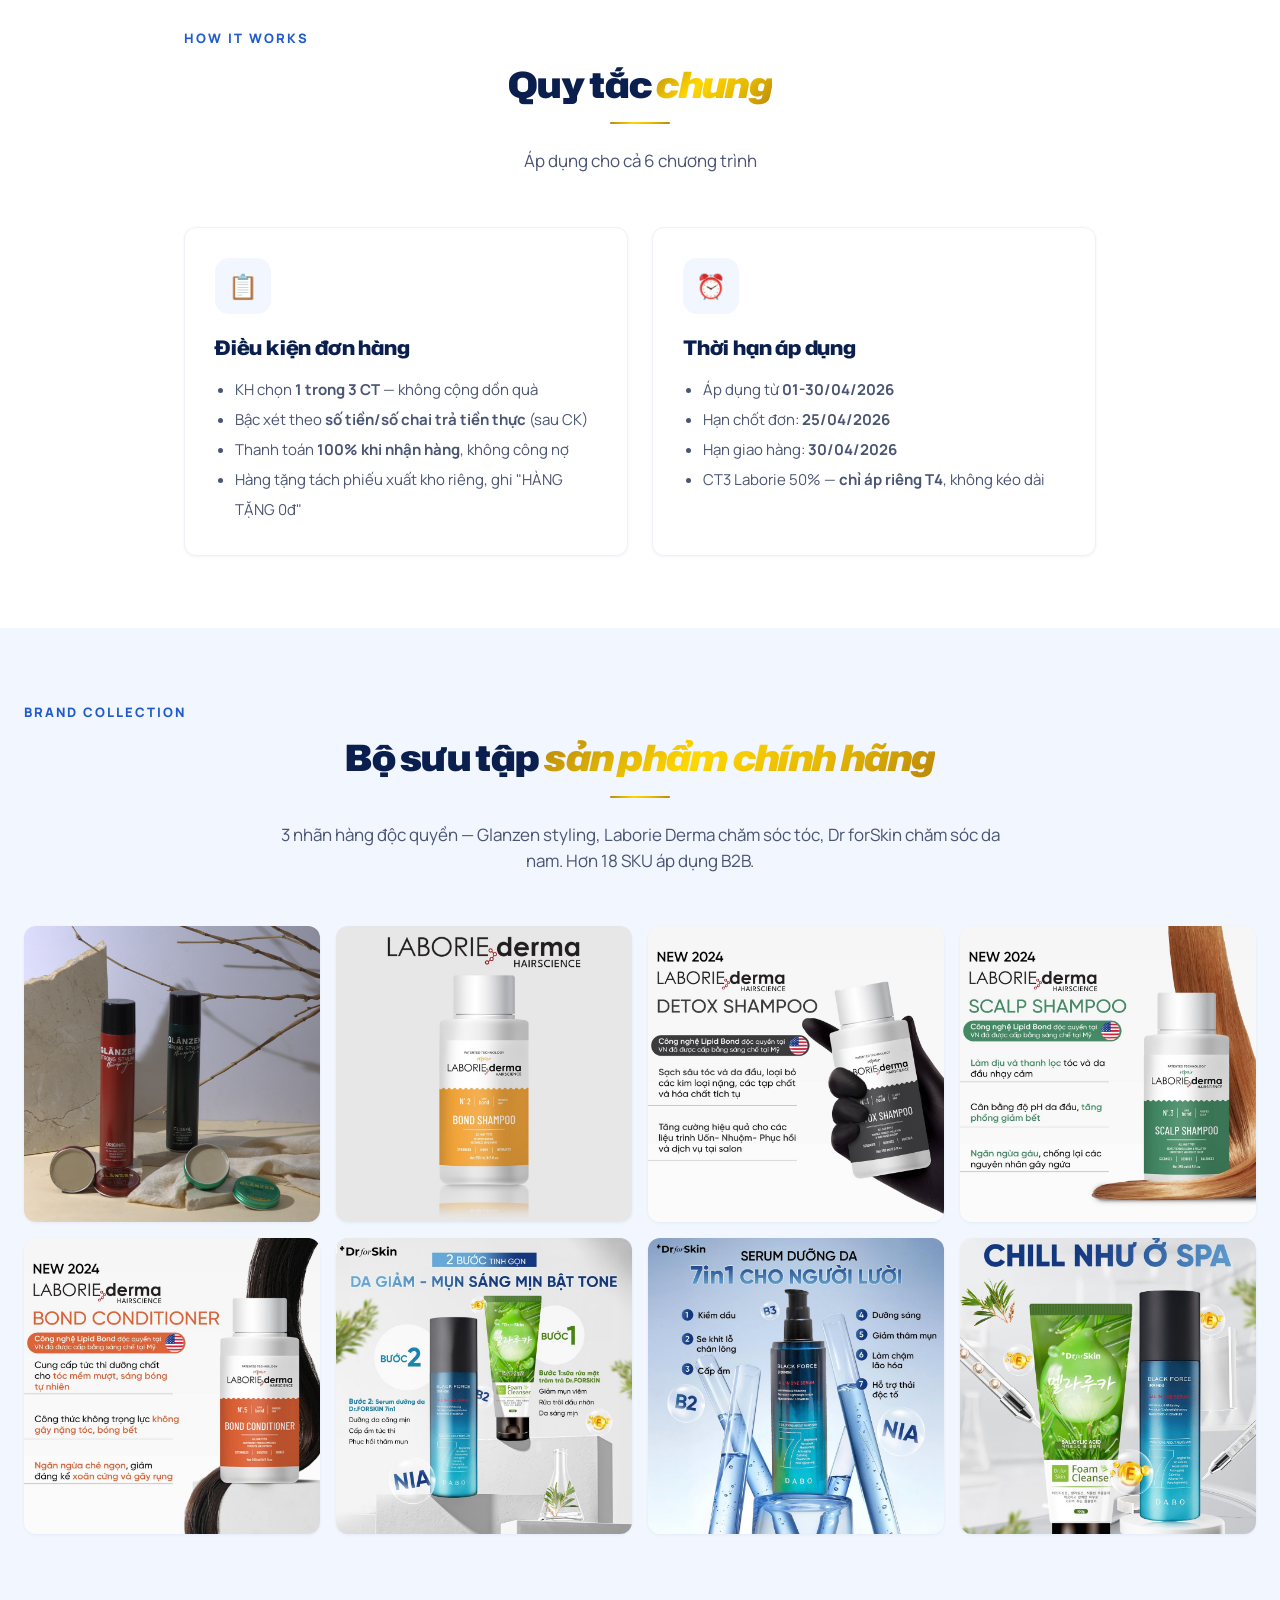
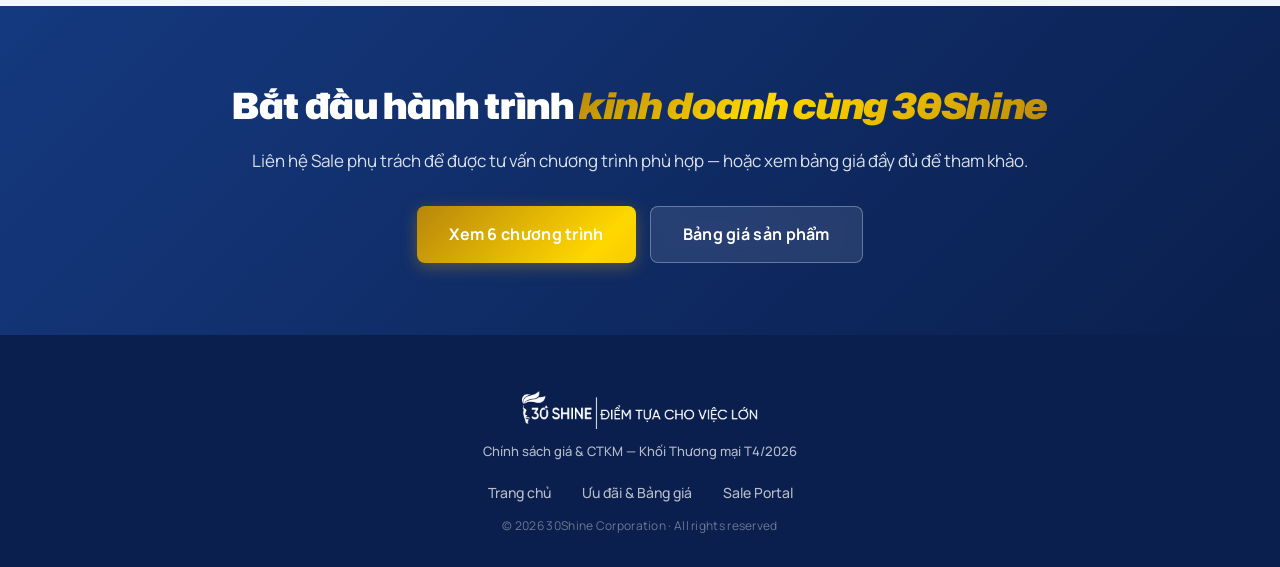
==== commit f3b87a9c: "CT1 SVIP N1 (75%) + note quà tặng tất cả CT - CT1: thêm bậc SVIP dành riêng N1, điều kiện ≥500 SP ho" ====
--- a/index.html
+++ b/index.html
@@ -74,6 +74,7 @@
             <div class="tier-row"><span class="tier-name">B1</span><span>Đơn ≥ 5tr</span><span class="text-muted">Sáp + Xịt</span></div>
             <div class="tier-row"><span class="tier-name">B2</span><span>Đơn ≥ 10tr</span><span class="text-muted">3 Sáp + 2 Xịt</span></div>
             <div class="tier-row"><span class="tier-name">B3</span><span>Đơn ≥ 20tr</span><span class="text-muted">5 Sáp + 3 Xịt + 2 Booster</span></div>
+            <div class="tier-row" style="background:#FFF9E6; border-left:3px solid #D4A017;"><span class="tier-name vip" style="background:#D4A017;">👑</span><span style="font-weight:700;">SVIP N1 ≥ 200tr</span><span class="text-muted">~210 SP (75%)</span></div>
           </div>
           <a href="uu-dai.html#ct1" class="btn btn-outline btn-sm">Chi tiết CT1 →</a>
         </div>
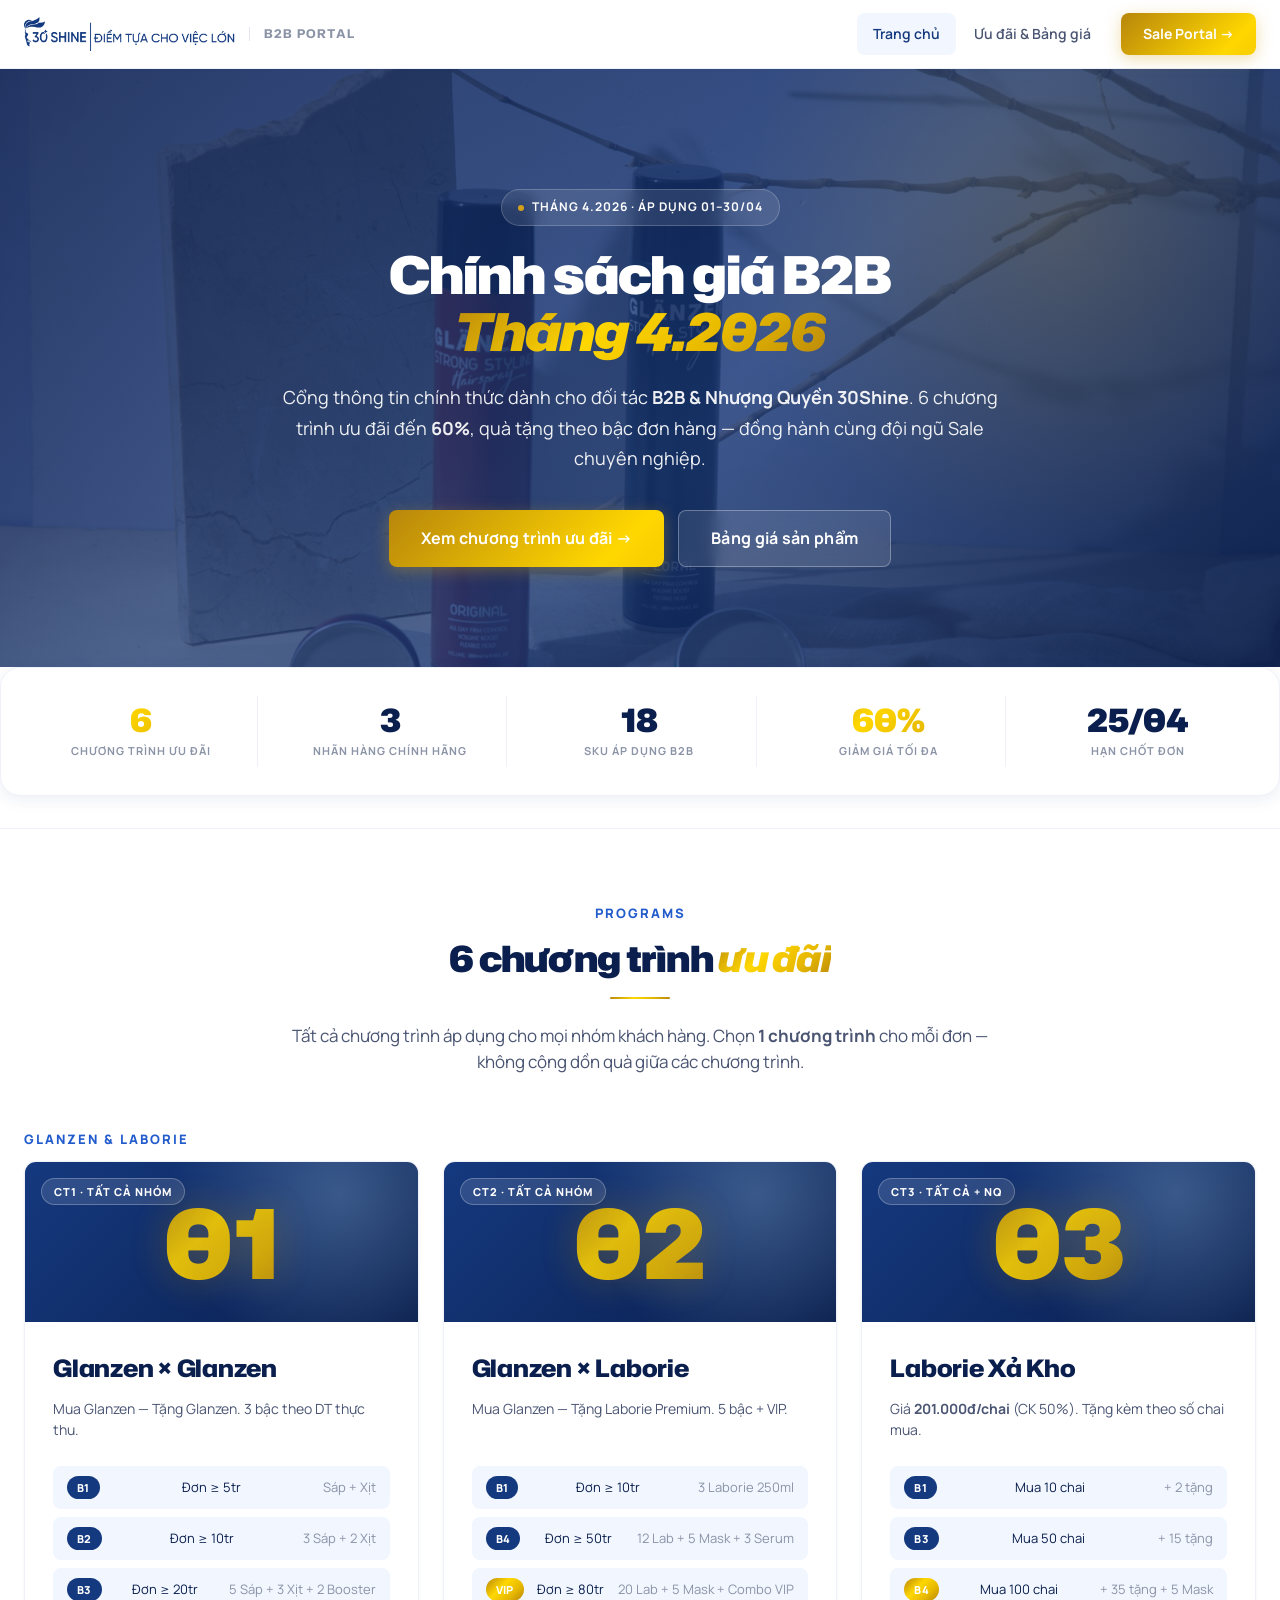
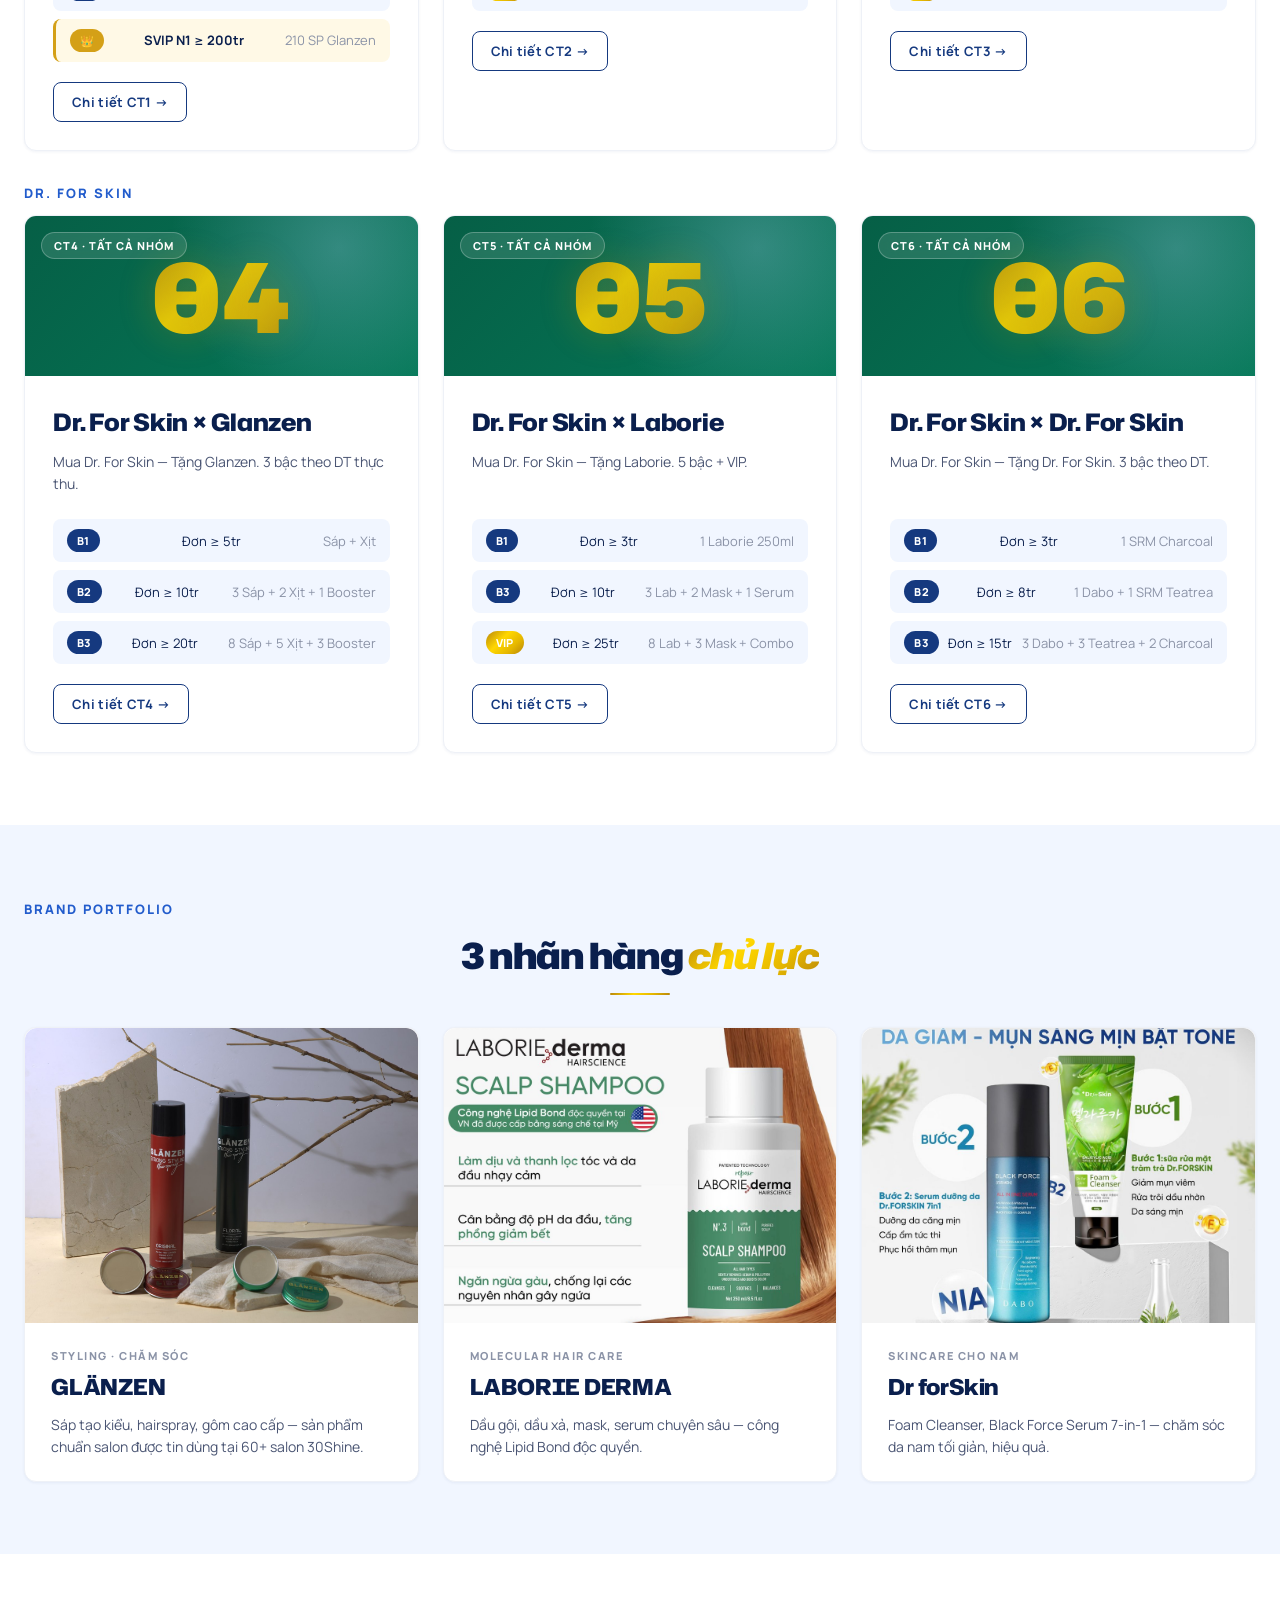
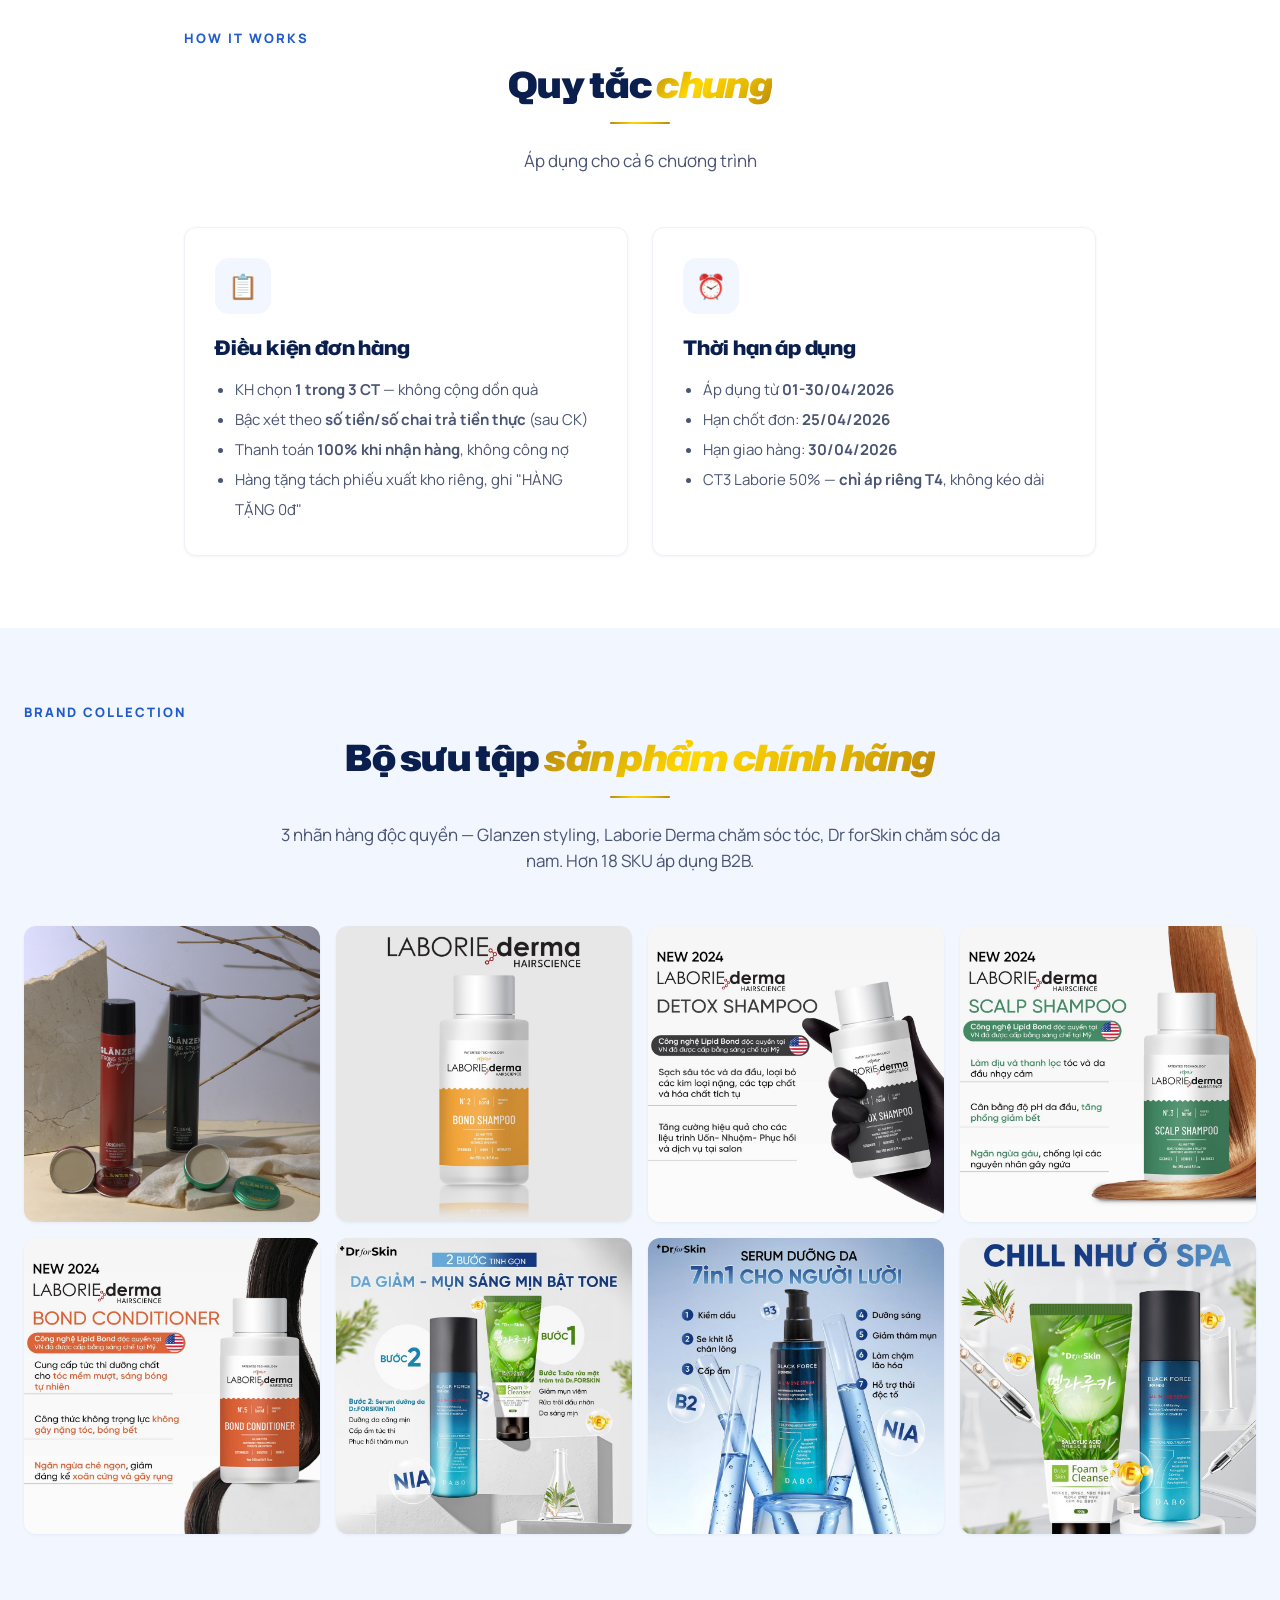
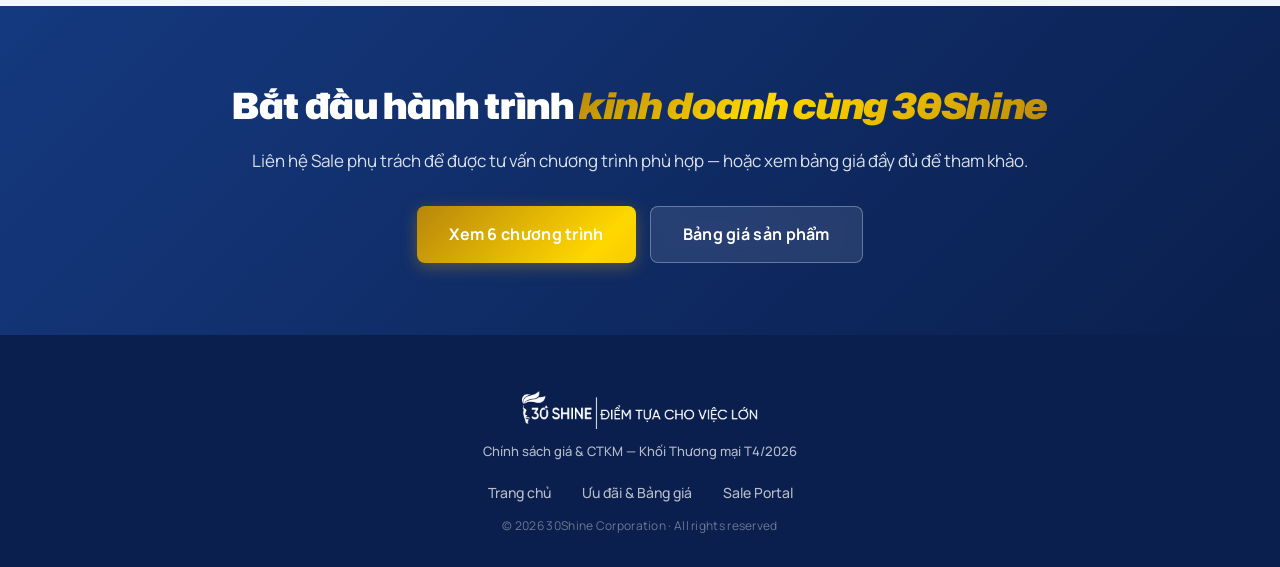
==== commit 67d480b2: "SVIP liệt kê SP cụ thể + xóa % target khỏi tất cả trang KH - SVIP qua_text: liệt kê 60 Sáp Limited +" ====
--- a/index.html
+++ b/index.html
@@ -74,7 +74,7 @@
             <div class="tier-row"><span class="tier-name">B1</span><span>Đơn ≥ 5tr</span><span class="text-muted">Sáp + Xịt</span></div>
             <div class="tier-row"><span class="tier-name">B2</span><span>Đơn ≥ 10tr</span><span class="text-muted">3 Sáp + 2 Xịt</span></div>
             <div class="tier-row"><span class="tier-name">B3</span><span>Đơn ≥ 20tr</span><span class="text-muted">5 Sáp + 3 Xịt + 2 Booster</span></div>
-            <div class="tier-row" style="background:#FFF9E6; border-left:3px solid #D4A017;"><span class="tier-name vip" style="background:#D4A017;">👑</span><span style="font-weight:700;">SVIP N1 ≥ 200tr</span><span class="text-muted">~210 SP (75%)</span></div>
+            <div class="tier-row" style="background:#FFF9E6; border-left:3px solid #D4A017;"><span class="tier-name vip" style="background:#D4A017;">👑</span><span style="font-weight:700;">SVIP N1 ≥ 200tr</span><span class="text-muted">210 SP Glanzen</span></div>
           </div>
           <a href="uu-dai.html#ct1" class="btn btn-outline btn-sm">Chi tiết CT1 →</a>
         </div>
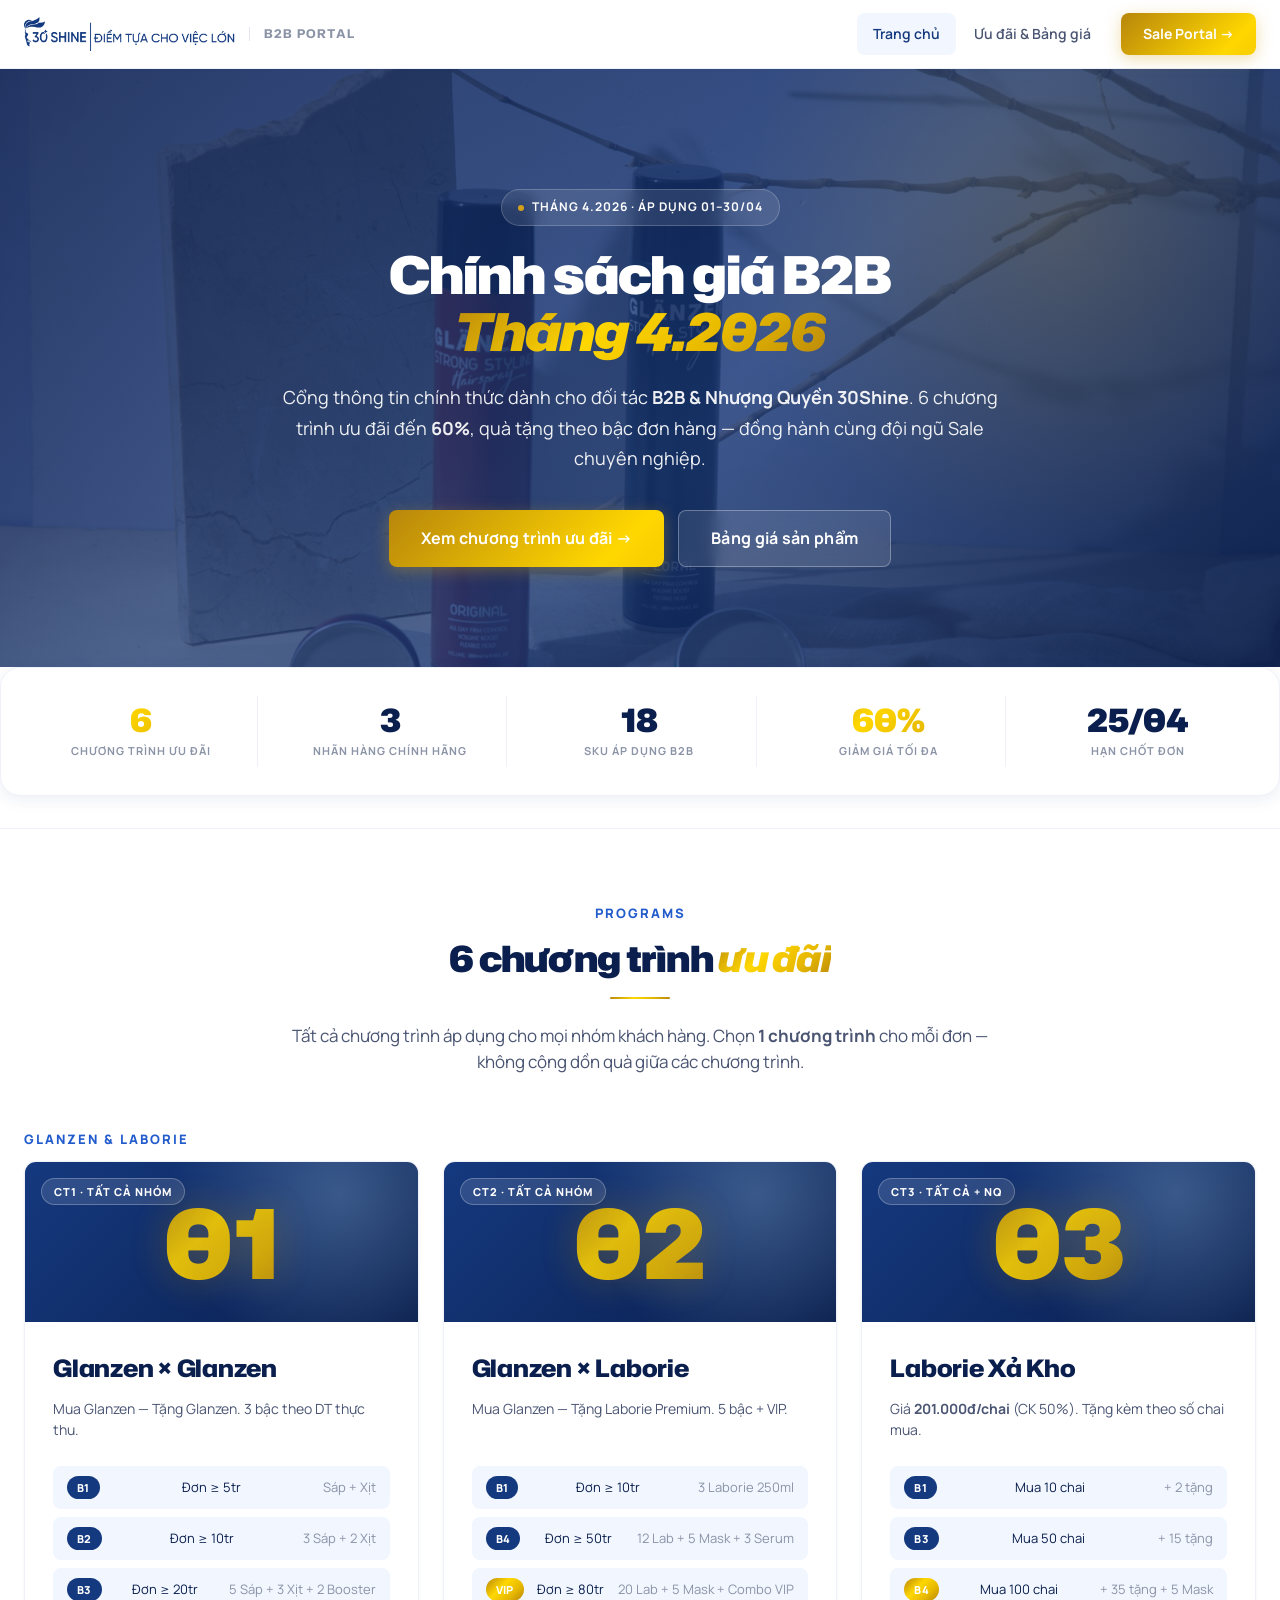
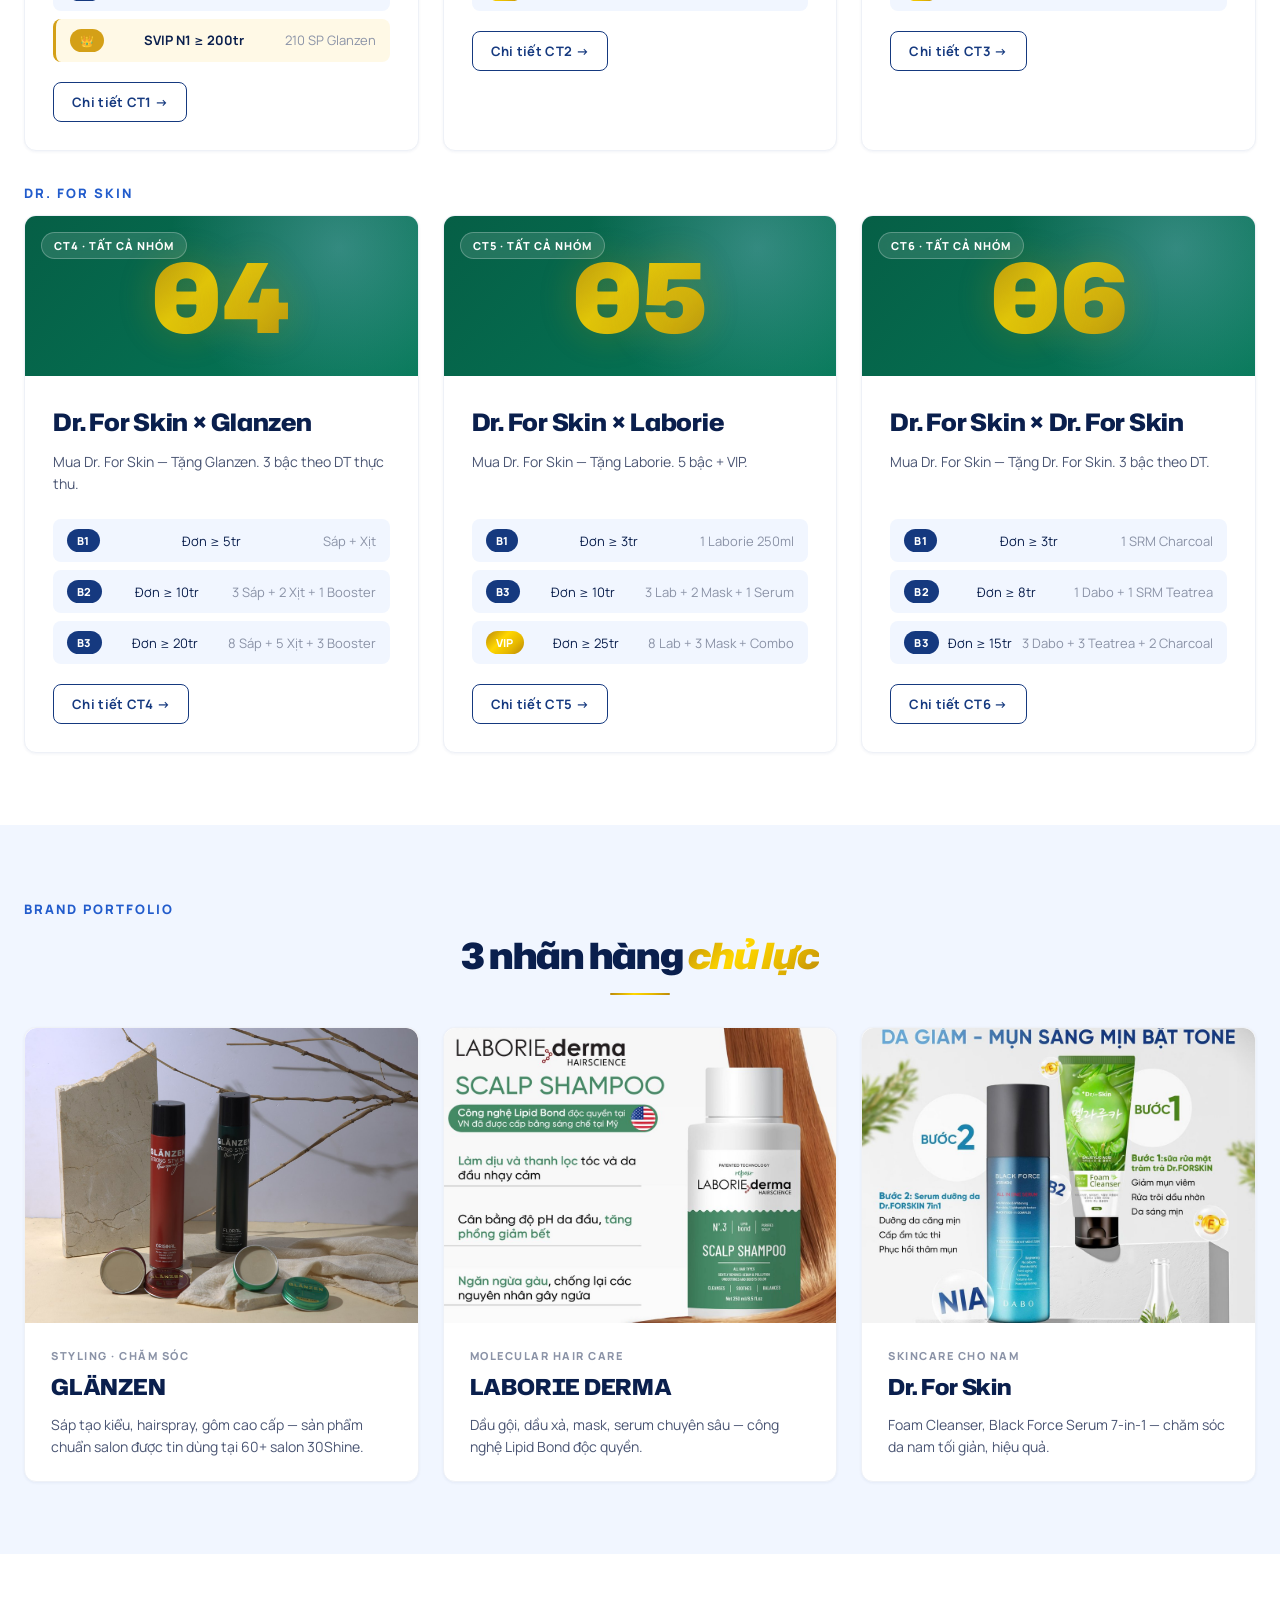
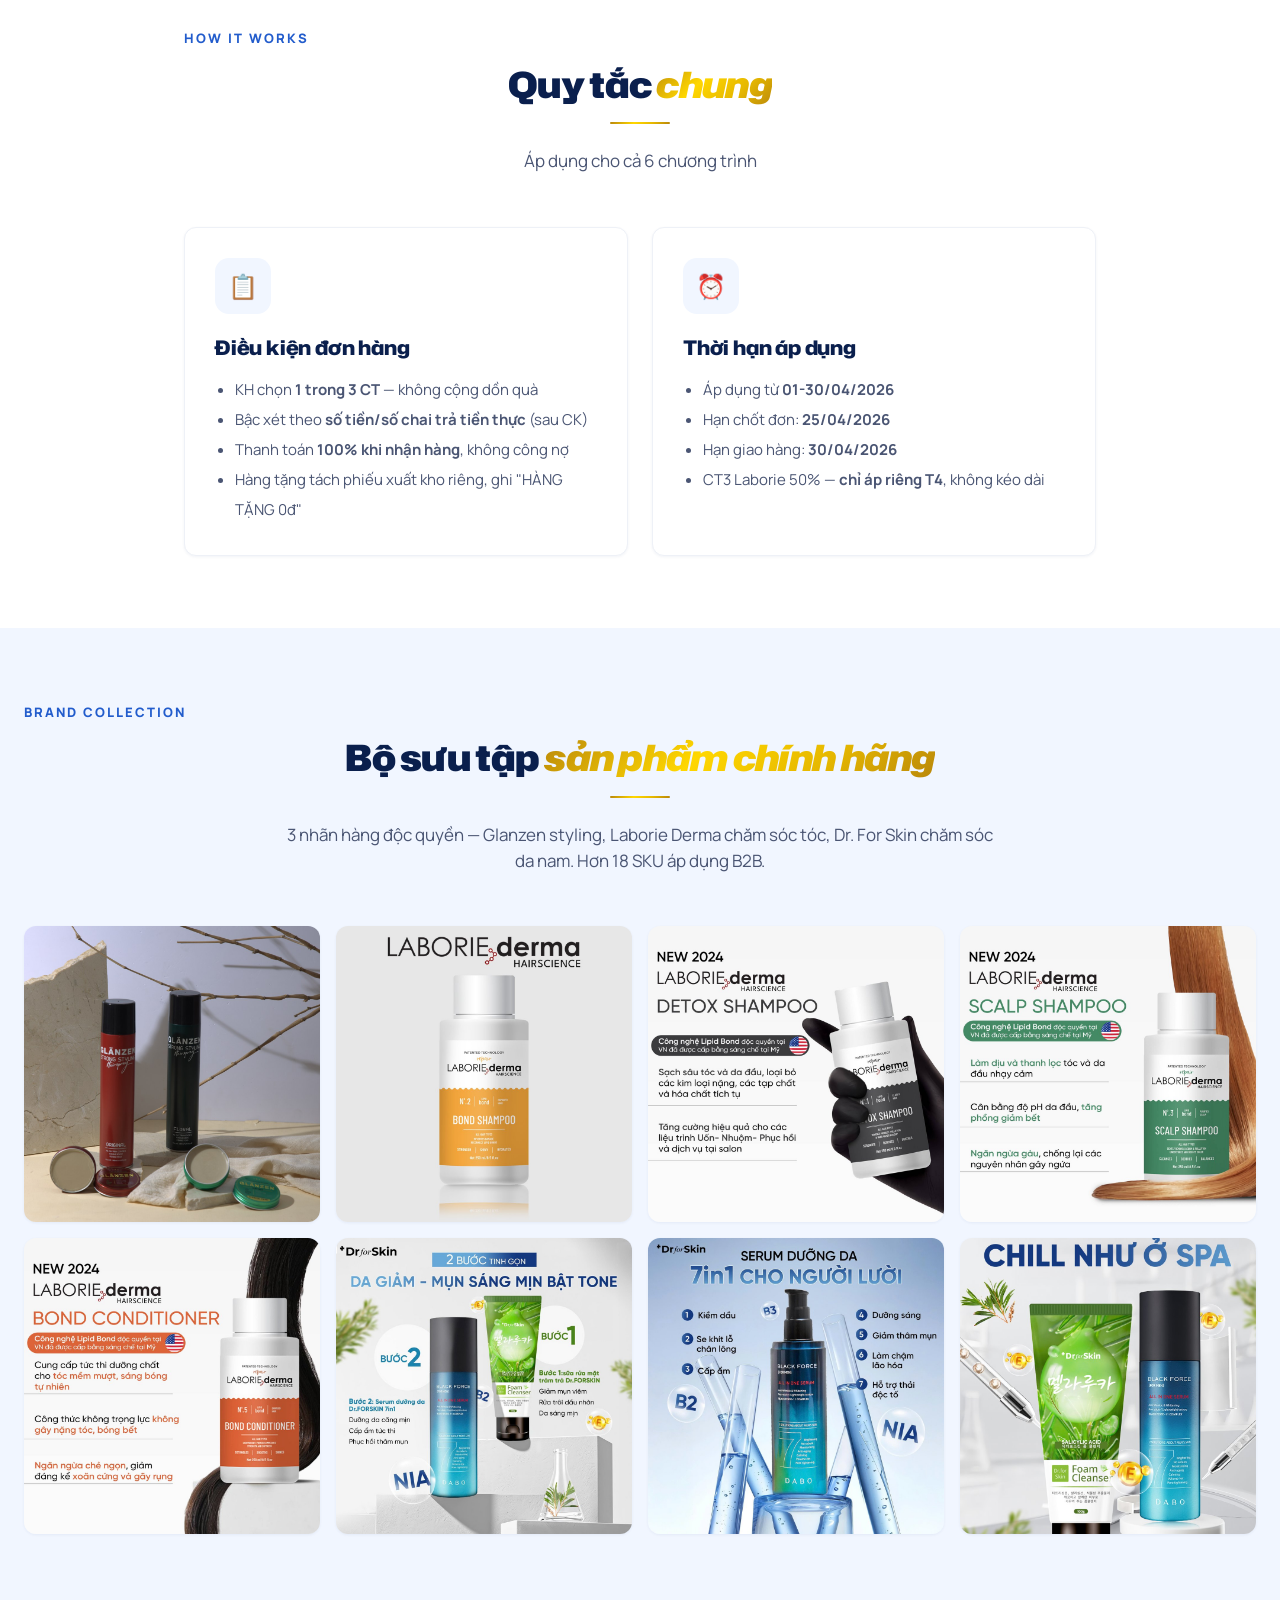
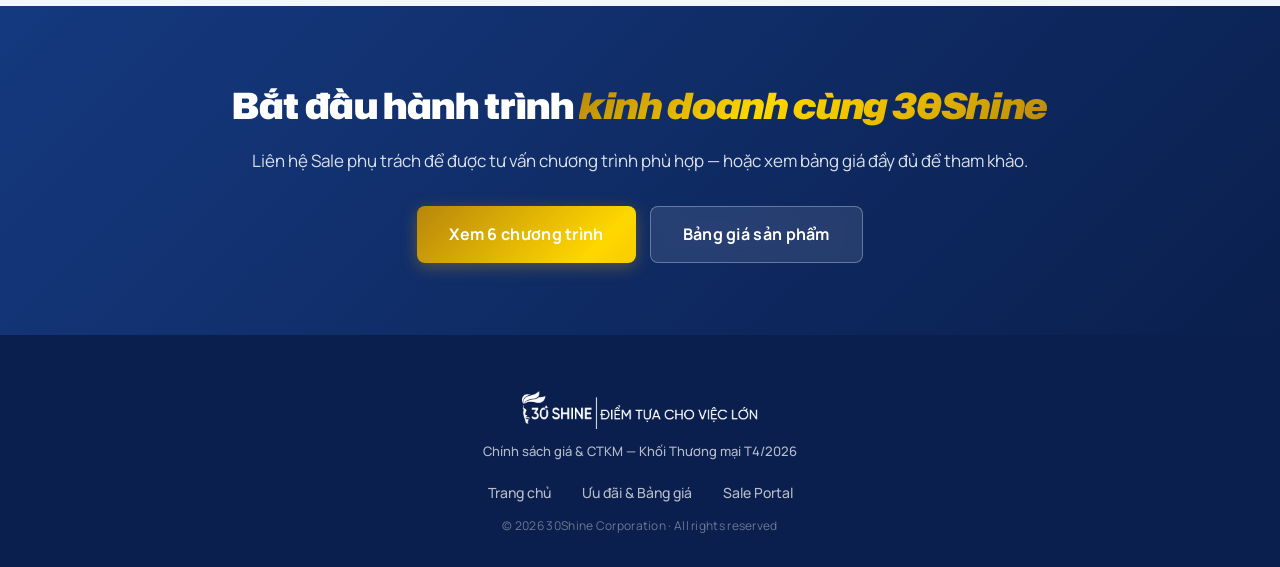
==== commit d52d5dcb: "Rà soát toàn bộ: fix 5 vấn đề consistency - Fix "Dr forSkin" → "Dr. For Skin" (index.html brand card" ====
--- a/index.html
+++ b/index.html
@@ -198,7 +198,7 @@
         <img src="assets/brand/products/drfs_dabo_combo.jpg" alt="Dr. For Skin Skincare" style="width:100%; aspect-ratio:4/3; object-fit:cover; border-radius:var(--radius) var(--radius) 0 0;">
         <div style="padding:24px 26px;">
           <div style="color:var(--text-muted); font-size:11px; text-transform:uppercase; letter-spacing:1.5px; font-weight:800;">Skincare cho Nam</div>
-          <h3 style="color:var(--primary-dark); margin:6px 0 10px; font-size:22px;">Dr forSkin</h3>
+          <h3 style="color:var(--primary-dark); margin:6px 0 10px; font-size:22px;">Dr. For Skin</h3>
           <p style="color:var(--text-soft); font-size:14px;">Foam Cleanser, Black Force Serum 7-in-1 — chăm sóc da nam tối giản, hiệu quả.</p>
         </div>
       </div>
@@ -243,7 +243,7 @@
     <div class="section-head-tag" style="text-align:center;">BRAND COLLECTION</div>
     <h2 class="section-title">Bộ sưu tập <span class="gold">sản phẩm chính hãng</span></h2>
     <div class="divider-gold"></div>
-    <p class="section-sub">3 nhãn hàng độc quyền — Glanzen styling, Laborie Derma chăm sóc tóc, Dr forSkin chăm sóc da nam. Hơn 18 SKU áp dụng B2B.</p>
+    <p class="section-sub">3 nhãn hàng độc quyền — Glanzen styling, Laborie Derma chăm sóc tóc, Dr. For Skin chăm sóc da nam. Hơn 18 SKU áp dụng B2B.</p>
     <div class="posm-grid">
       <img src="assets/brand/products/glanzen_styling_hero.jpg" alt="Glanzen Strong Styling">
       <img src="assets/brand/products/laborie_bond_shampoo.jpg" alt="Laborie Bond Shampoo">
--- a/assets/style.css
+++ b/assets/style.css
@@ -946,19 +946,24 @@
 .ck-stat {
   background: var(--bg-soft);
   border-radius: 8px;
-  padding: 10px 8px;
+  padding: 10px 6px;
   text-align: center;
+  display: flex; flex-direction: column;
+  align-items: center; justify-content: center;
+  min-height: 68px;
 }
 .ck-stat.nq-none { opacity: 0.3; }
 .ck-stat .brand {
-  font-size: 10px; font-weight: 800;
-  color: var(--text-muted); letter-spacing: 0.5px;
-  text-transform: uppercase; margin-bottom: 2px;
+  font-size: 9px; font-weight: 800;
+  color: var(--text-muted); letter-spacing: 0.2px;
+  text-transform: uppercase; margin-bottom: 4px;
+  line-height: 1.15;
 }
 .ck-stat .pct {
   font-family: var(--font-head);
-  font-weight: 900; font-size: 20px;
+  font-weight: 900; font-size: 22px;
   color: var(--primary);
+  line-height: 1;
 }
 .ck-ladder-card.vip .ck-stat .pct {
   background: var(--gold); -webkit-background-clip: text; background-clip: text;
